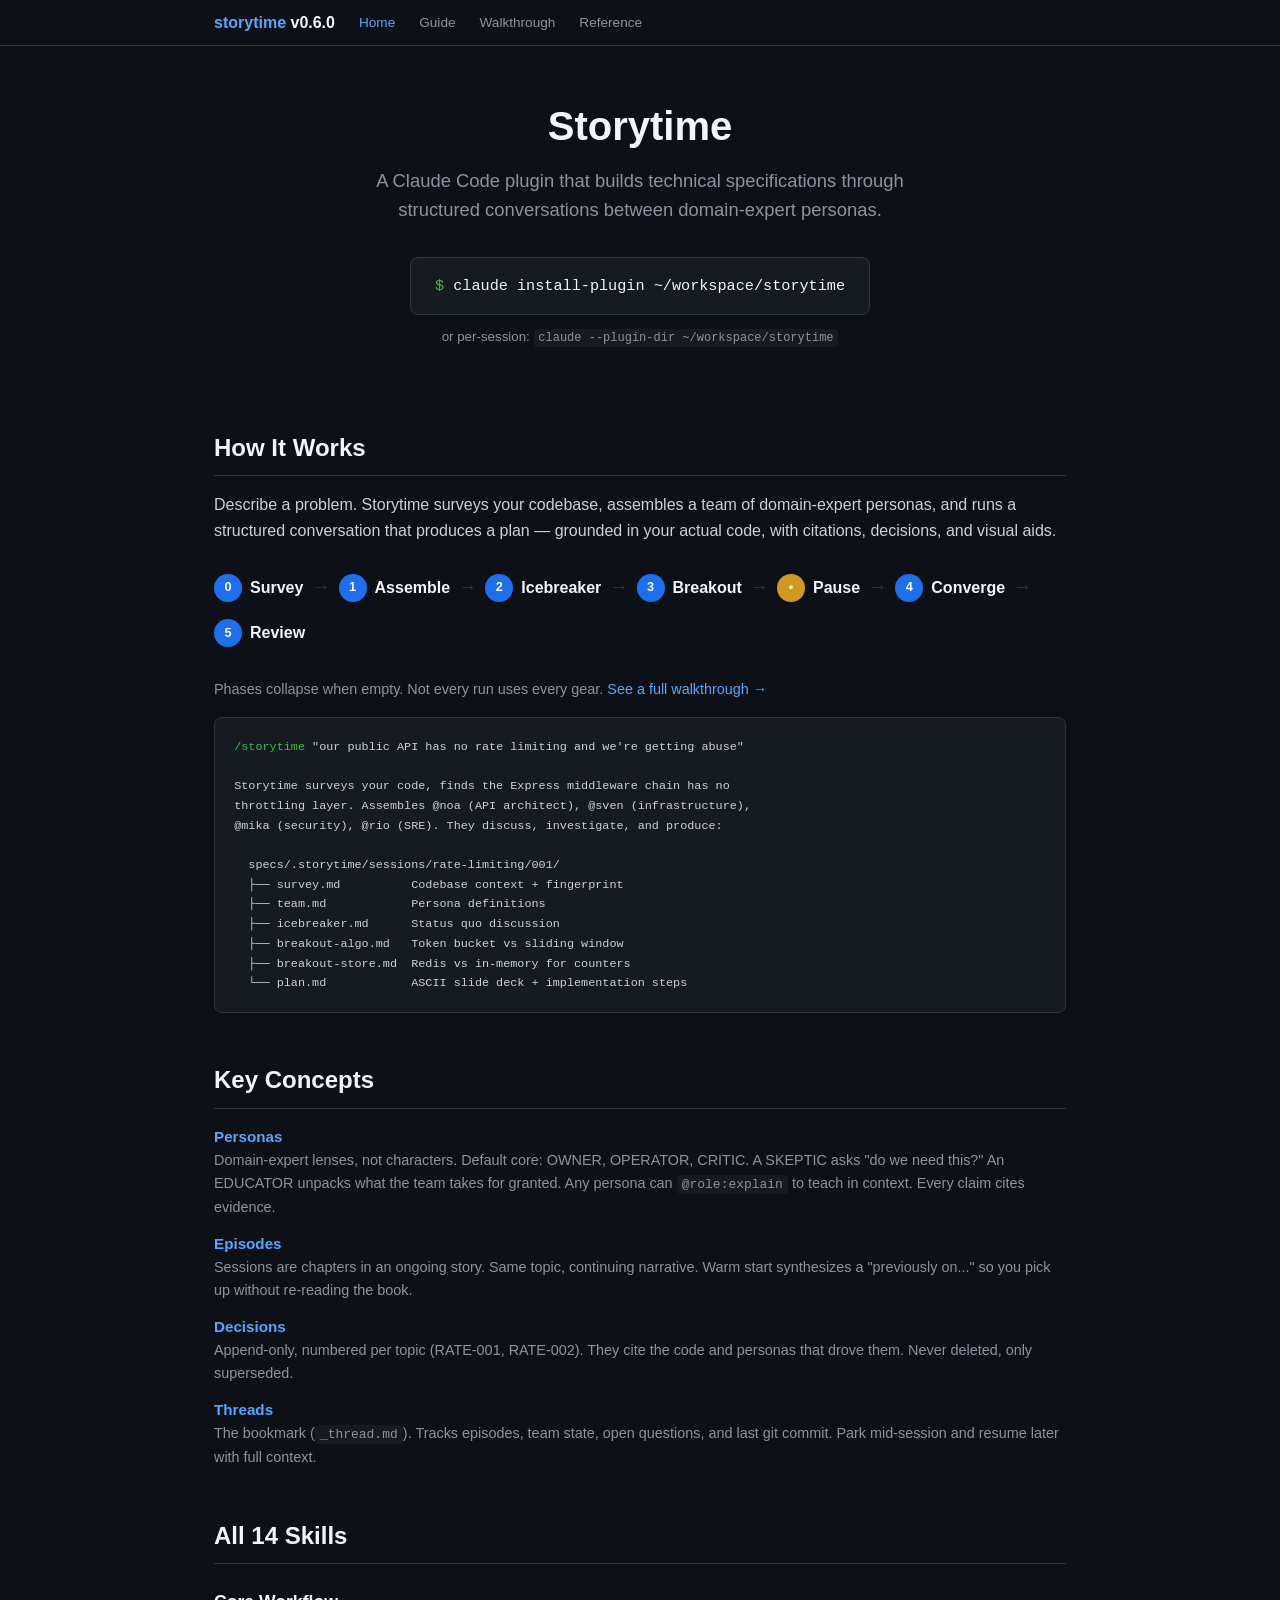
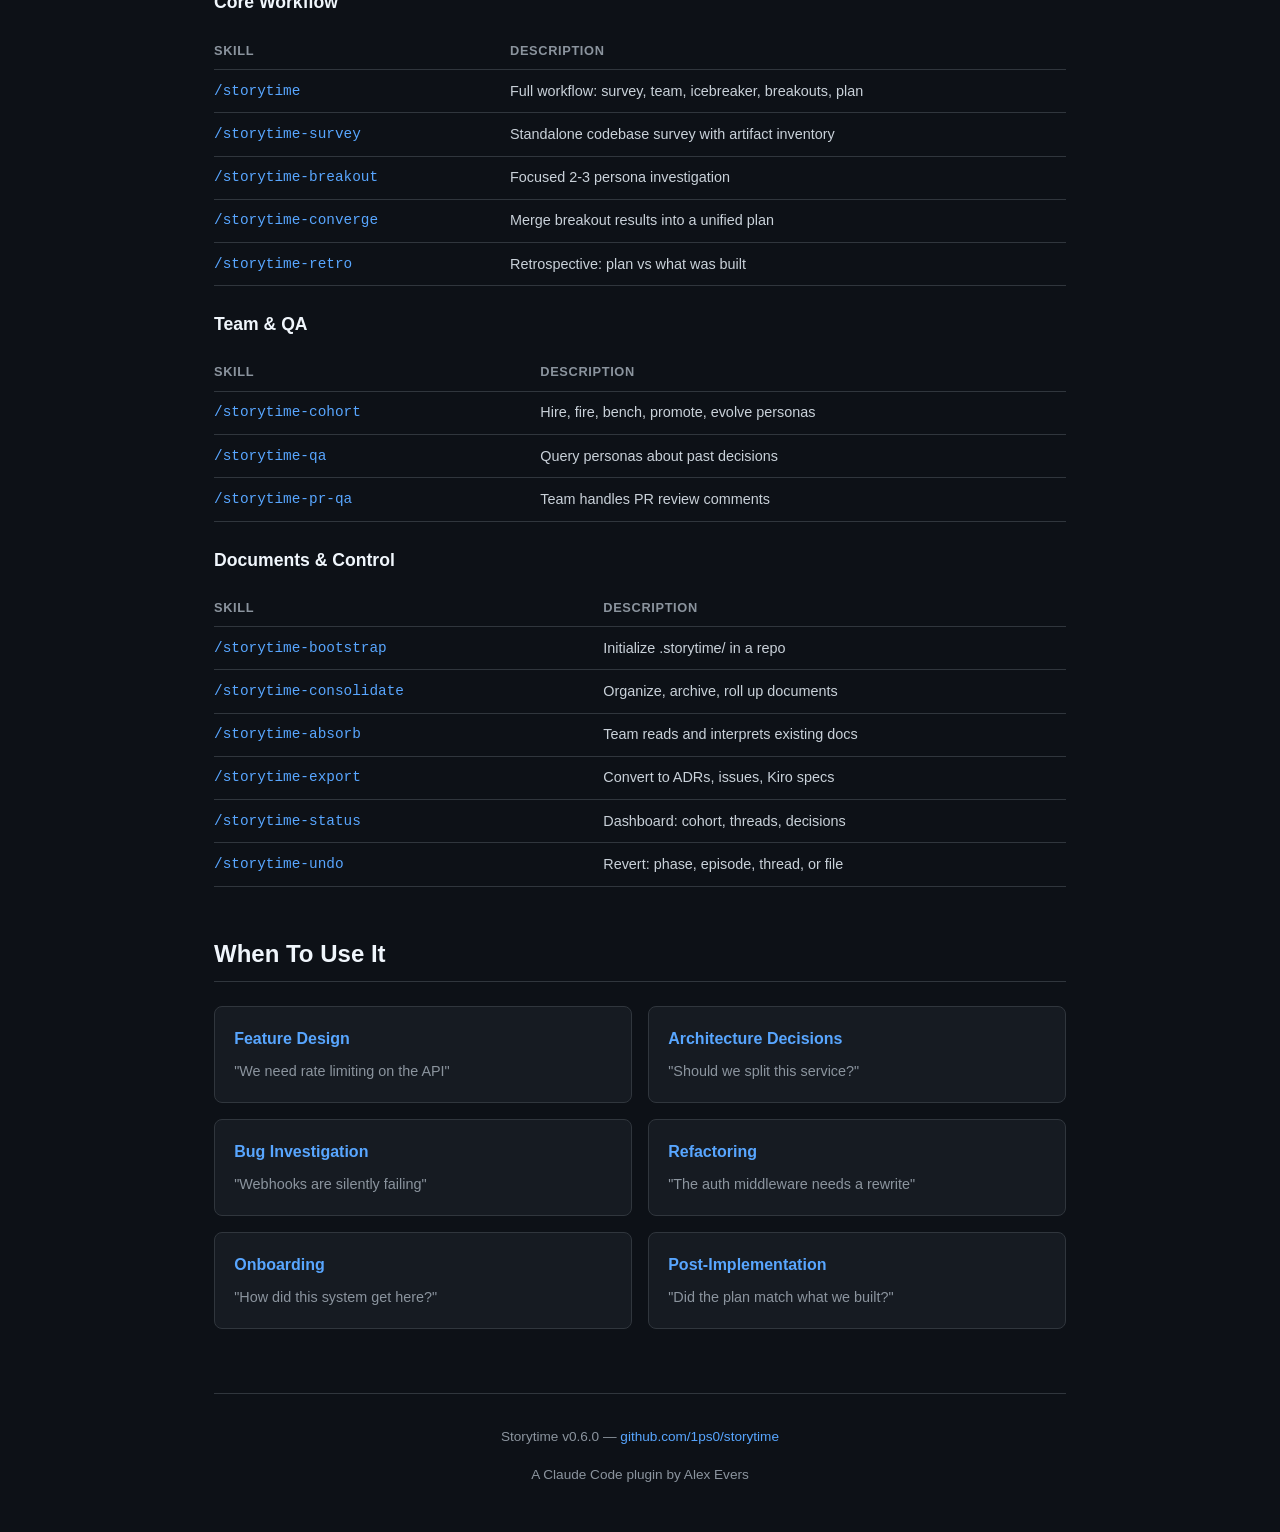
==== site/index.html @ a7219f3a "v0.6.0: explain-mode, @educator archetype, default core, echo testing New: @role:explain mode — any " ====
<!DOCTYPE html>
<html lang="en">
<head>
<meta charset="utf-8">
<meta name="viewport" content="width=device-width, initial-scale=1">
<title>Storytime — Persona-Driven Specs for Claude Code</title>
<link rel="stylesheet" href="style.css">
</head>
<body>

<nav>
  <div class="container">
        <a class="logo" href="index.html"><span>storytime</span> v0.6.0</a>
    <a href="index.html" class="active">Home</a>
    <a href="guide.html">Guide</a>
    <a href="walkthrough.html">Walkthrough</a>
    <a href="reference.html">Reference</a>
  </div>
</nav>

<div class="container">
<div class="hero">
  <h1>Storytime</h1>
  <p class="tagline">A Claude Code plugin that builds technical specifications through
  structured conversations between domain-expert personas.</p>
  <div class="install-box">
    <span class="prompt">$</span> <span class="cmd">claude install-plugin ~/workspace/storytime</span>
  </div>
  <br>
  <small style="color: var(--text-muted)">or per-session: <code>claude --plugin-dir ~/workspace/storytime</code></small>
</div>

<h2>How It Works</h2>

<p>Describe a problem. Storytime surveys your codebase, assembles a team of
domain-expert personas, and runs a structured conversation that produces a
plan &mdash; grounded in your actual code, with citations, decisions, and
visual aids.</p>

<div style="display: flex; flex-wrap: wrap; gap: 0.3rem; align-items: center; margin: 1.5rem 0;">
  <div class="phase"><span class="phase-num">0</span> <span class="phase-label">Survey</span></div>
  <span class="phase-arrow">&rarr;</span>
  <div class="phase"><span class="phase-num">1</span> <span class="phase-label">Assemble</span></div>
  <span class="phase-arrow">&rarr;</span>
  <div class="phase"><span class="phase-num">2</span> <span class="phase-label">Icebreaker</span></div>
  <span class="phase-arrow">&rarr;</span>
  <div class="phase"><span class="phase-num">3</span> <span class="phase-label">Breakout</span></div>
  <span class="phase-arrow">&rarr;</span>
  <div class="phase"><span class="phase-num" style="background: var(--orange);">&bull;</span> <span class="phase-label">Pause</span></div>
  <span class="phase-arrow">&rarr;</span>
  <div class="phase"><span class="phase-num">4</span> <span class="phase-label">Converge</span></div>
  <span class="phase-arrow">&rarr;</span>
  <div class="phase"><span class="phase-num">5</span> <span class="phase-label">Review</span></div>
</div>

<p style="color: var(--text-muted); font-size: 0.9rem;">Phases collapse when empty. Not every run uses every gear.
<a href="walkthrough.html">See a full walkthrough &rarr;</a></p>

<pre><code><span style="color: var(--green)">/storytime</span> "our public API has no rate limiting and we're getting abuse"

Storytime surveys your code, finds the Express middleware chain has no
throttling layer. Assembles @noa (API architect), @sven (infrastructure),
@mika (security), @rio (SRE). They discuss, investigate, and produce:

  specs/.storytime/sessions/rate-limiting/001/
  &#x251c;&#x2500;&#x2500; survey.md          Codebase context + fingerprint
  &#x251c;&#x2500;&#x2500; team.md            Persona definitions
  &#x251c;&#x2500;&#x2500; icebreaker.md      Status quo discussion
  &#x251c;&#x2500;&#x2500; breakout-algo.md   Token bucket vs sliding window
  &#x251c;&#x2500;&#x2500; breakout-store.md  Redis vs in-memory for counters
  &#x2514;&#x2500;&#x2500; plan.md            ASCII slide deck + implementation steps</code></pre>

<h2>Key Concepts</h2>

<dl class="concepts">
  <dt>Personas</dt>
  <dd>Domain-expert lenses, not characters. Default core: OWNER, OPERATOR, CRITIC.
  A SKEPTIC asks "do we need this?" An EDUCATOR unpacks what the team takes for granted.
  Any persona can <code>@role:explain</code> to teach in context. Every claim cites evidence.</dd>
  <dt>Episodes</dt>
  <dd>Sessions are chapters in an ongoing story. Same topic, continuing narrative.
  Warm start synthesizes a "previously on..." so you pick up without re-reading the book.</dd>
  <dt>Decisions</dt>
  <dd>Append-only, numbered per topic (RATE-001, RATE-002). They cite the code and
  personas that drove them. Never deleted, only superseded.</dd>
  <dt>Threads</dt>
  <dd>The bookmark (<code>_thread.md</code>). Tracks episodes, team state, open questions,
  and last git commit. Park mid-session and resume later with full context.</dd>
</dl>

<h2>All 14 Skills</h2>

<h3>Core Workflow</h3>
<table class="skill-table">
  <tr><th>Skill</th><th>Description</th></tr>
  <tr><td>/storytime</td><td>Full workflow: survey, team, icebreaker, breakouts, plan</td></tr>
  <tr><td>/storytime-survey</td><td>Standalone codebase survey with artifact inventory</td></tr>
  <tr><td>/storytime-breakout</td><td>Focused 2-3 persona investigation</td></tr>
  <tr><td>/storytime-converge</td><td>Merge breakout results into a unified plan</td></tr>
  <tr><td>/storytime-retro</td><td>Retrospective: plan vs what was built</td></tr>
</table>

<h3>Team &amp; QA</h3>
<table class="skill-table">
  <tr><th>Skill</th><th>Description</th></tr>
  <tr><td>/storytime-cohort</td><td>Hire, fire, bench, promote, evolve personas</td></tr>
  <tr><td>/storytime-qa</td><td>Query personas about past decisions</td></tr>
  <tr><td>/storytime-pr-qa</td><td>Team handles PR review comments</td></tr>
</table>

<h3>Documents &amp; Control</h3>
<table class="skill-table">
  <tr><th>Skill</th><th>Description</th></tr>
  <tr><td>/storytime-bootstrap</td><td>Initialize .storytime/ in a repo</td></tr>
  <tr><td>/storytime-consolidate</td><td>Organize, archive, roll up documents</td></tr>
  <tr><td>/storytime-absorb</td><td>Team reads and interprets existing docs</td></tr>
  <tr><td>/storytime-export</td><td>Convert to ADRs, issues, Kiro specs</td></tr>
  <tr><td>/storytime-status</td><td>Dashboard: cohort, threads, decisions</td></tr>
  <tr><td>/storytime-undo</td><td>Revert: phase, episode, thread, or file</td></tr>
</table>

<h2>When To Use It</h2>

<div class="grid">
  <div class="card"><h3>Feature Design</h3><p>"We need rate limiting on the API"</p></div>
  <div class="card"><h3>Architecture Decisions</h3><p>"Should we split this service?"</p></div>
  <div class="card"><h3>Bug Investigation</h3><p>"Webhooks are silently failing"</p></div>
  <div class="card"><h3>Refactoring</h3><p>"The auth middleware needs a rewrite"</p></div>
  <div class="card"><h3>Onboarding</h3><p>"How did this system get here?"</p></div>
  <div class="card"><h3>Post-Implementation</h3><p>"Did the plan match what we built?"</p></div>
</div>
</div>

<div class="container">
<div class="footer">
  <p>Storytime v0.6.0 &mdash; <a href="https://github.com/1ps0/storytime">github.com/1ps0/storytime</a></p>
  <p style="margin-top: 0.5rem">A Claude Code plugin by Alex Evers</p>
</div>
</div>

</body>
</html>
---- site/style.css ----
:root {
  --bg: #0d1117;
  --surface: #161b22;
  --border: #30363d;
  --text: #c9d1d9;
  --text-muted: #8b949e;
  --heading: #f0f6fc;
  --accent: #58a6ff;
  --accent-dim: #1f6feb;
  --green: #3fb950;
  --orange: #d29922;
  --red: #f85149;
  --purple: #bc8cff;
  --mono: 'SF Mono', 'Cascadia Code', 'Fira Code', 'JetBrains Mono', monospace;
  --sans: -apple-system, BlinkMacSystemFont, 'Segoe UI', Helvetica, Arial, sans-serif;
}
* { margin: 0; padding: 0; box-sizing: border-box; }
body { font-family: var(--sans); background: var(--bg); color: var(--text); line-height: 1.6; }
.container { max-width: 900px; margin: 0 auto; padding: 0 1.5rem; }
h1, h2, h3, h4 { color: var(--heading); font-weight: 600; }
h1 { font-size: 2.5rem; margin-bottom: 0.5rem; }
h2 { font-size: 1.5rem; margin-top: 3rem; margin-bottom: 1rem; border-bottom: 1px solid var(--border); padding-bottom: 0.5rem; }
h3 { font-size: 1.1rem; margin-top: 1.5rem; margin-bottom: 0.5rem; }
h4 { font-size: 0.95rem; margin-top: 1.2rem; margin-bottom: 0.4rem; color: var(--accent); }
p { margin-bottom: 1rem; }
a { color: var(--accent); text-decoration: none; }
a:hover { text-decoration: underline; }
code { font-family: var(--mono); background: var(--surface); padding: 0.15em 0.4em; border-radius: 4px; font-size: 0.9em; }
pre { font-family: var(--mono); background: var(--surface); border: 1px solid var(--border); border-radius: 8px; padding: 1.2rem; overflow-x: auto; font-size: 0.82rem; line-height: 1.5; margin-bottom: 1.5rem; }
pre code { background: none; padding: 0; }
strong { color: var(--heading); }
ul, ol { padding-left: 1.5rem; margin-bottom: 1rem; }
li { margin-bottom: 0.3rem; }
/* Nav */
nav { position: sticky; top: 0; background: var(--bg); border-bottom: 1px solid var(--border); z-index: 100; padding: 0.6rem 0; }
nav .container { display: flex; align-items: center; gap: 1.5rem; flex-wrap: wrap; }
nav .logo { font-weight: 700; color: var(--heading); font-size: 1rem; white-space: nowrap; text-decoration: none; }
nav .logo span { color: var(--accent); }
nav a { color: var(--text-muted); font-size: 0.85rem; }
nav a:hover { color: var(--heading); text-decoration: none; }
nav a.active { color: var(--accent); }
/* Hero */
.hero { text-align: center; padding: 3rem 0 2rem; }
.hero .version { display: inline-block; background: var(--accent-dim); color: var(--heading); padding: 0.2em 0.7em; border-radius: 12px; font-size: 0.8rem; font-family: var(--mono); margin-bottom: 1rem; }
.hero .tagline { color: var(--text-muted); font-size: 1.15rem; max-width: 600px; margin: 0.5rem auto 2rem; }
.install-box { background: var(--surface); border: 1px solid var(--border); border-radius: 8px; padding: 1rem 1.5rem; display: inline-block; font-family: var(--mono); font-size: 0.95rem; margin-bottom: 0.5rem; }
.install-box .prompt { color: var(--green); }
.install-box .cmd { color: var(--heading); }
/* Grid, Card */
.grid { display: grid; grid-template-columns: 1fr 1fr; gap: 1rem; margin: 1.5rem 0; }
@media (max-width: 600px) { .grid { grid-template-columns: 1fr; } }
.card { background: var(--surface); border: 1px solid var(--border); border-radius: 8px; padding: 1.2rem; }
.card h3 { margin-top: 0; color: var(--accent); font-size: 1rem; }
.card p { color: var(--text-muted); font-size: 0.9rem; margin-bottom: 0; }
/* Skill table */
.skill-table { width: 100%; border-collapse: collapse; margin: 1rem 0; }
.skill-table th { text-align: left; color: var(--text-muted); font-size: 0.8rem; text-transform: uppercase; letter-spacing: 0.05em; padding: 0.5rem 0; border-bottom: 1px solid var(--border); }
.skill-table td { padding: 0.6rem 0; border-bottom: 1px solid var(--border); font-size: 0.9rem; }
.skill-table td:first-child { font-family: var(--mono); color: var(--accent); white-space: nowrap; padding-right: 1.5rem; }
/* Phase pipeline */
.phase { display: flex; align-items: center; gap: 0.5rem; padding: 0.4rem 0; }
.phase-num { background: var(--accent-dim); color: var(--heading); width: 28px; height: 28px; border-radius: 50%; display: flex; align-items: center; justify-content: center; font-size: 0.8rem; font-weight: 600; flex-shrink: 0; }
.phase-label { font-weight: 600; color: var(--heading); }
.phase-arrow { color: var(--border); font-size: 1.2rem; margin: 0 0.2rem; }
/* Compare grid */
.compare-grid { display: grid; grid-template-columns: 1fr 1fr; gap: 1.5rem; margin: 1rem 0; }
@media (max-width: 600px) { .compare-grid { grid-template-columns: 1fr; } }
.compare-item h3 { color: var(--text-muted); font-size: 0.9rem; margin-bottom: 0.3rem; }
.compare-item p { font-size: 0.9rem; }
/* Concepts */
.concepts dt { color: var(--accent); font-weight: 600; font-size: 0.95rem; margin-top: 0.8rem; }
.concepts dd { color: var(--text-muted); margin-left: 0; margin-bottom: 0.5rem; font-size: 0.9rem; }
/* Walkthrough */
.wt-phase { border-left: 3px solid var(--accent-dim); padding-left: 1.2rem; margin: 1.5rem 0; }
.wt-phase.pause { border-left-color: var(--orange); }
.wt-label { font-family: var(--mono); font-size: 0.75rem; color: var(--accent); text-transform: uppercase; letter-spacing: 0.08em; margin-bottom: 0.3rem; }
.wt-phase.pause .wt-label { color: var(--orange); }
.wt-persona { color: var(--purple); font-weight: 600; }
.wt-user { color: var(--green); font-weight: 600; }
.wt-muted { color: var(--text-muted); }
/* Complexity table */
.ciu-table { width: 100%; border-collapse: collapse; margin: 1rem 0; font-size: 0.9rem; }
.ciu-table th { text-align: left; color: var(--text-muted); font-size: 0.8rem; padding: 0.4rem 0.8rem 0.4rem 0; border-bottom: 1px solid var(--border); }
.ciu-table td { padding: 0.4rem 0.8rem 0.4rem 0; border-bottom: 1px solid var(--border); }
.ciu-table td:first-child { font-family: var(--mono); color: var(--accent); }
/* Footer */
.footer { margin-top: 4rem; padding: 2rem 0; border-top: 1px solid var(--border); color: var(--text-muted); font-size: 0.85rem; text-align: center; }
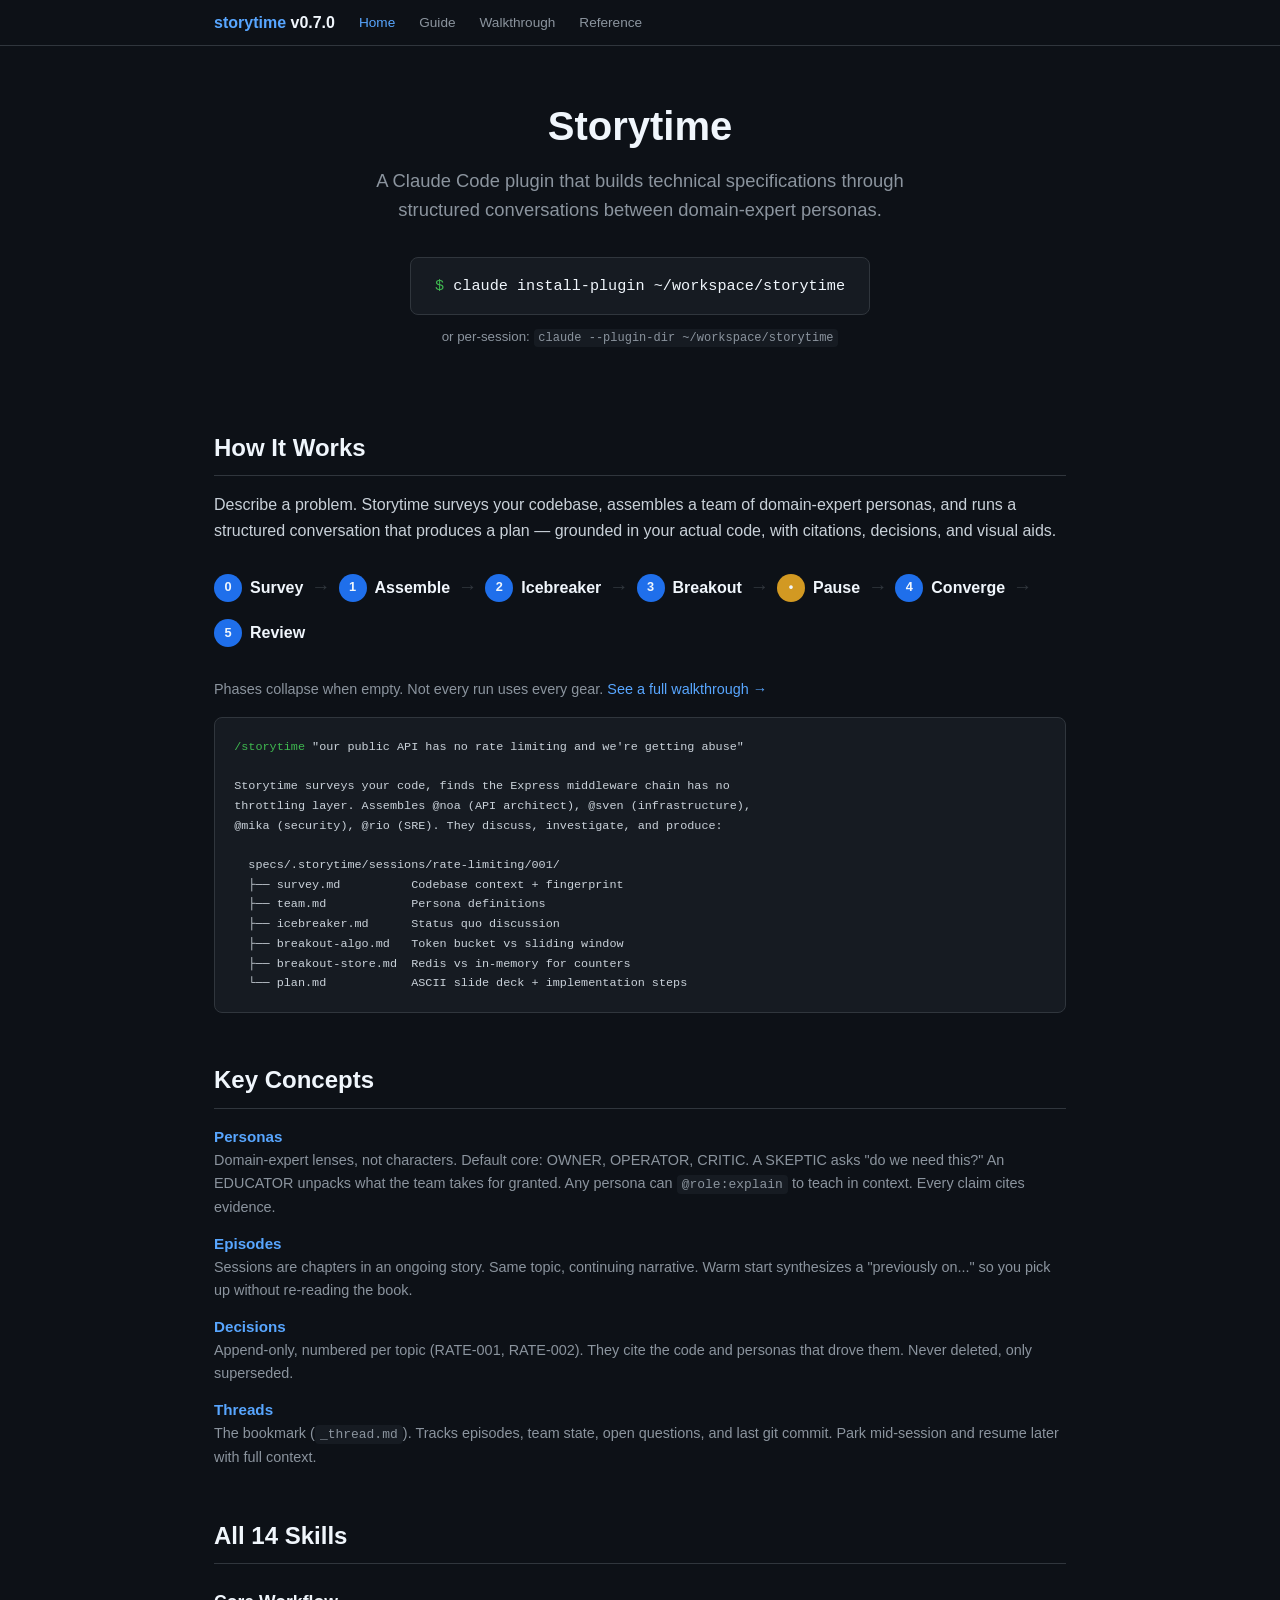
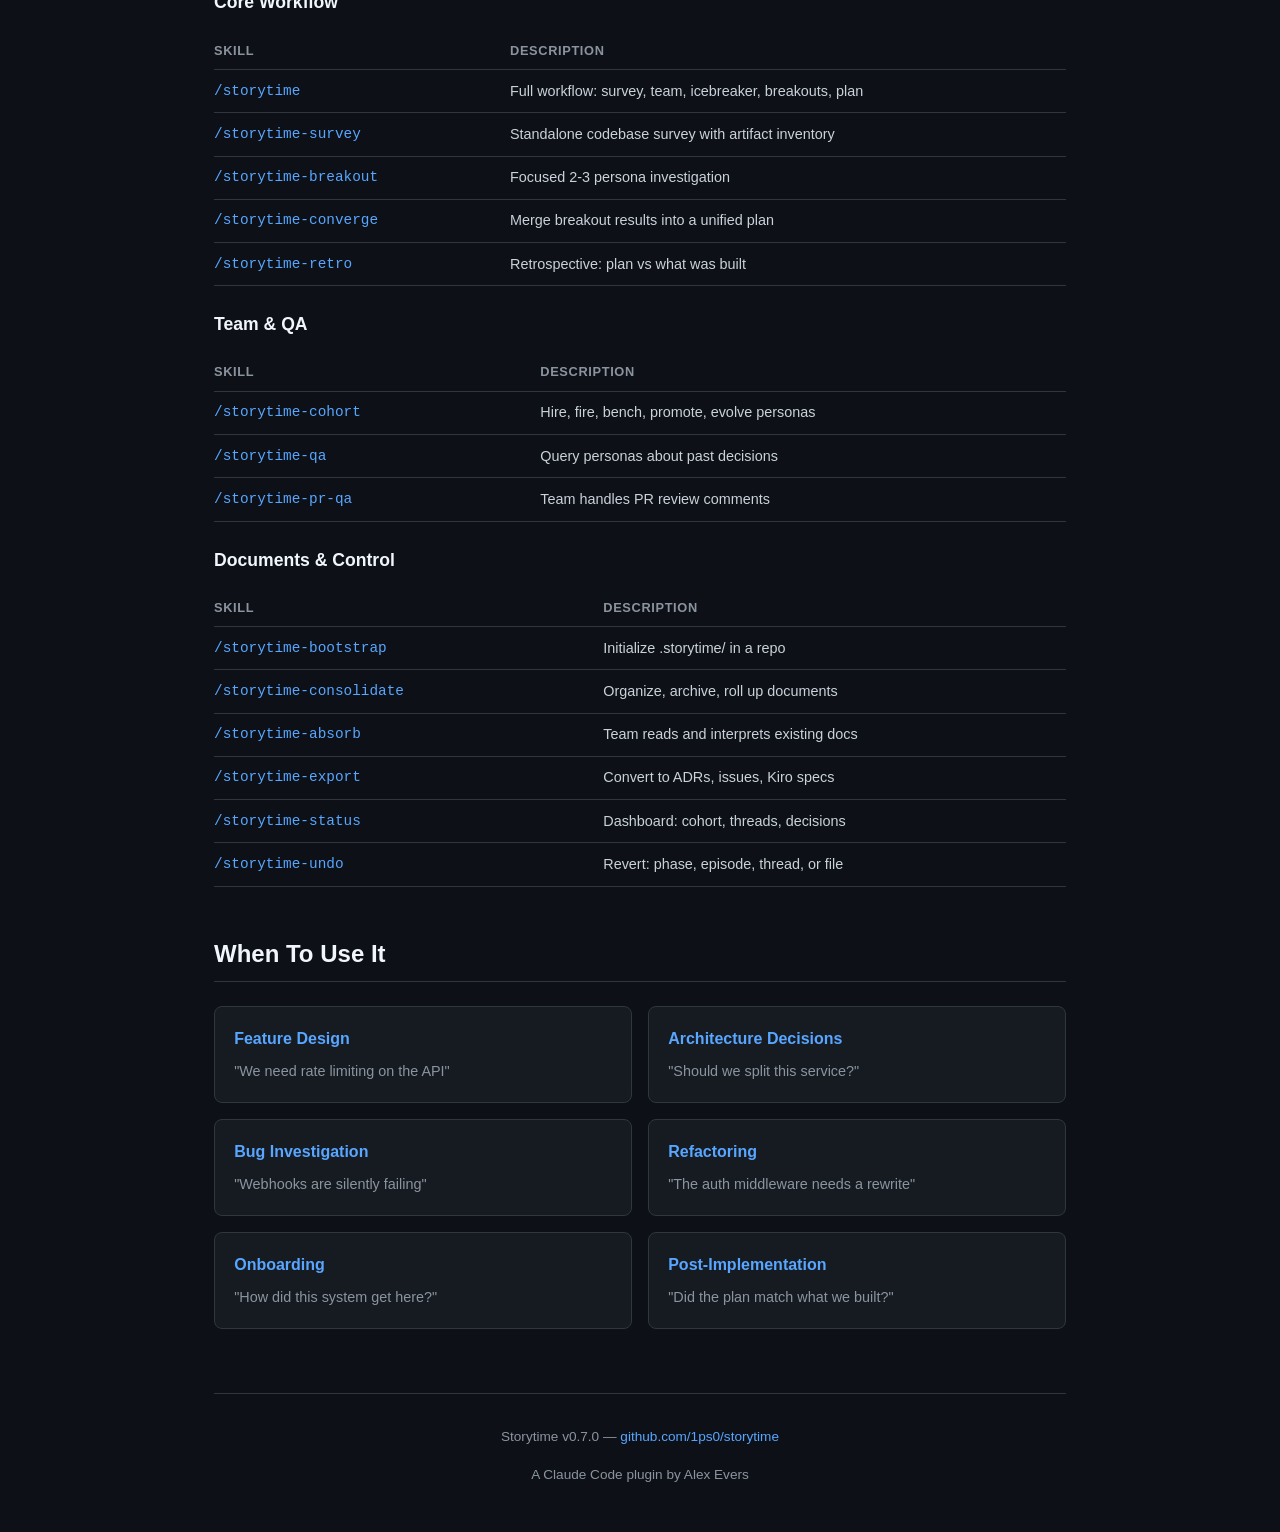
==== commit 79da07e1: "v0.7.0" ====
--- a/site/index.html
+++ b/site/index.html
@@ -10,7 +10,7 @@
 
 <nav>
   <div class="container">
-        <a class="logo" href="index.html"><span>storytime</span> v0.6.0</a>
+        <a class="logo" href="index.html"><span>storytime</span> v0.7.0</a>
     <a href="index.html" class="active">Home</a>
     <a href="guide.html">Guide</a>
     <a href="walkthrough.html">Walkthrough</a>
@@ -133,7 +133,7 @@
 
 <div class="container">
 <div class="footer">
-  <p>Storytime v0.6.0 &mdash; <a href="https://github.com/1ps0/storytime">github.com/1ps0/storytime</a></p>
+  <p>Storytime v0.7.0 &mdash; <a href="https://github.com/1ps0/storytime">github.com/1ps0/storytime</a></p>
   <p style="margin-top: 0.5rem">A Claude Code plugin by Alex Evers</p>
 </div>
 </div>
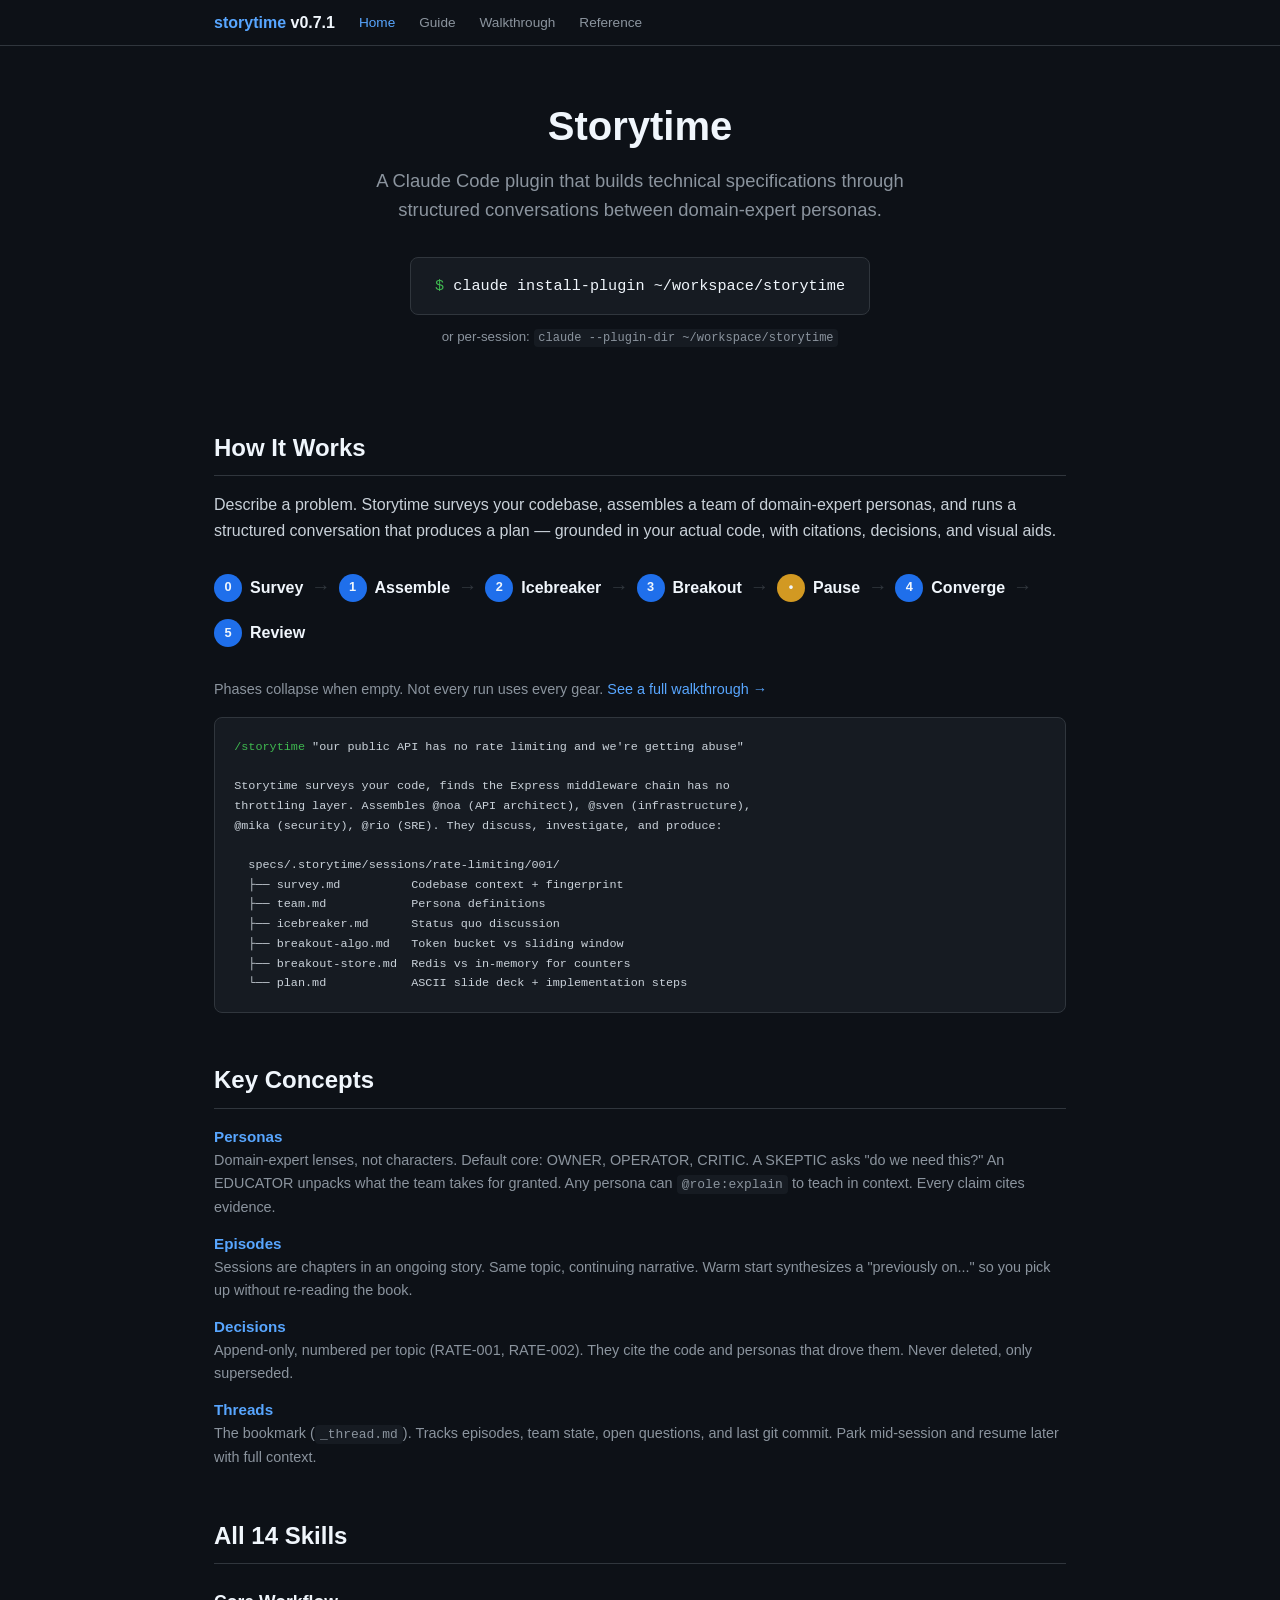
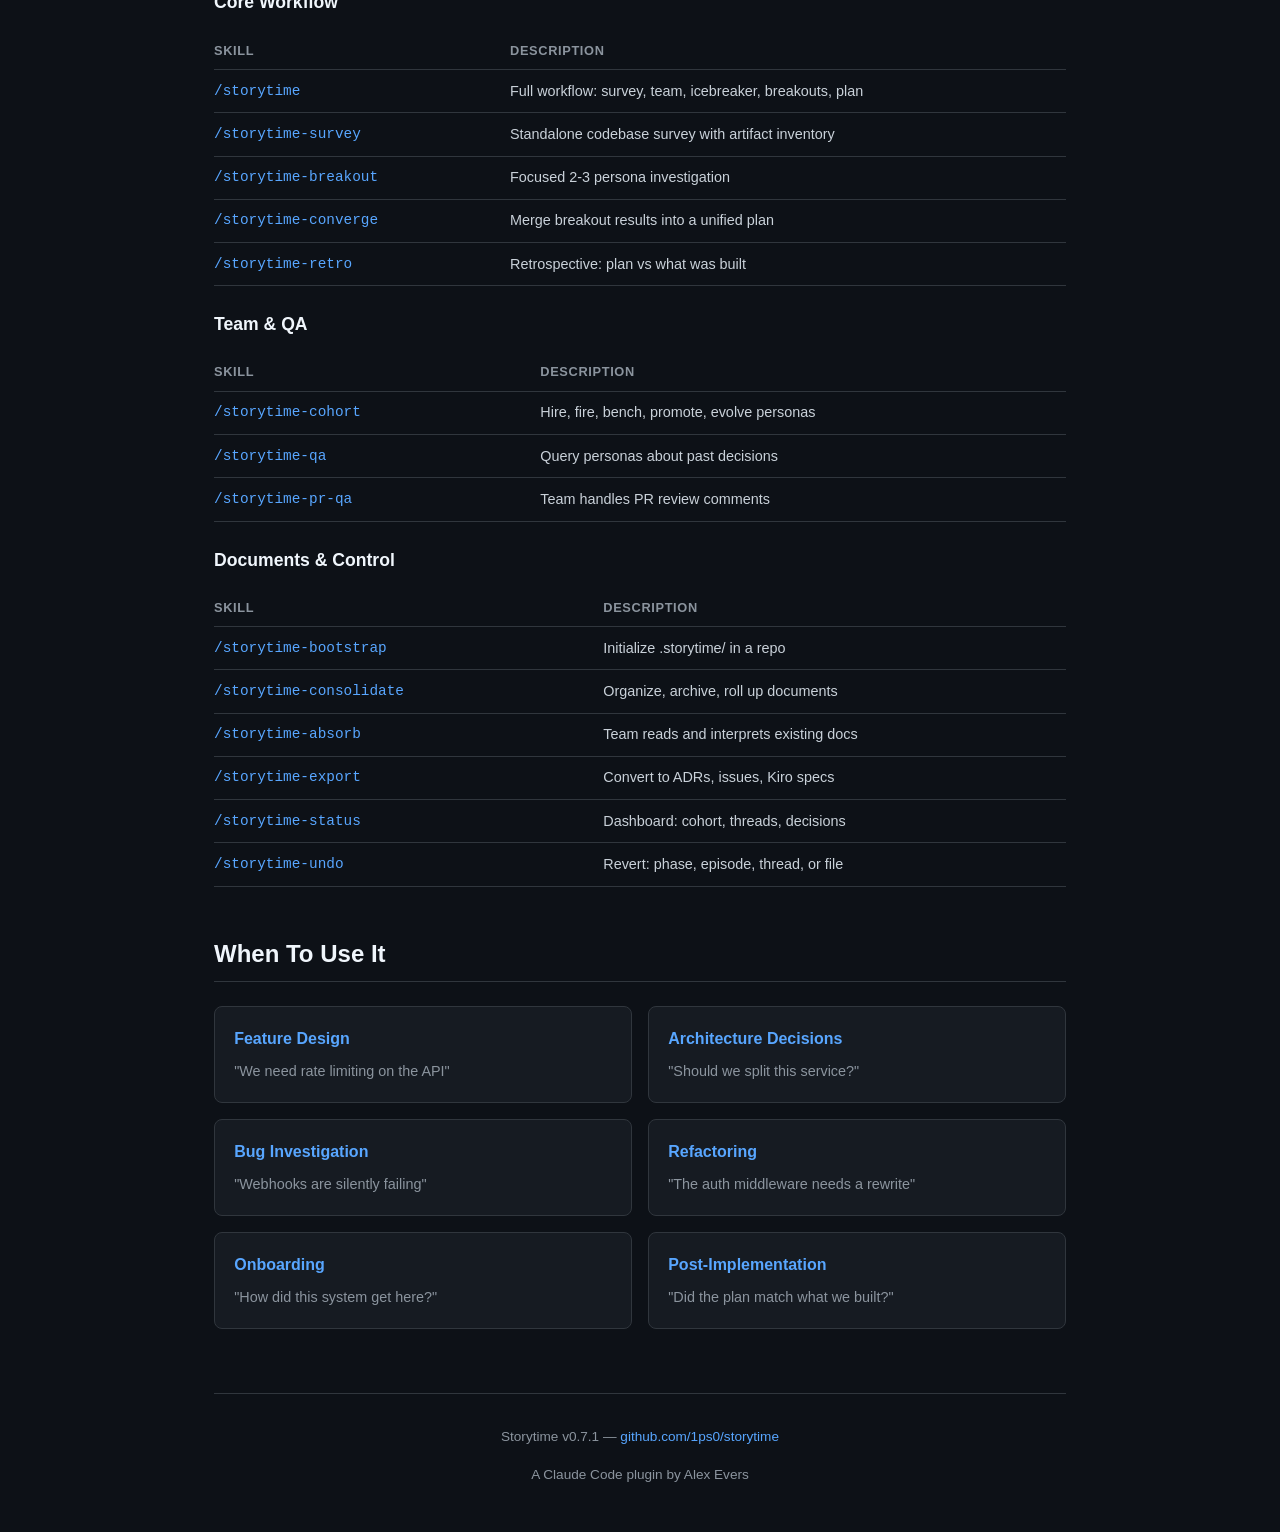
==== commit 8ee24664: "v0.7.1" ====
--- a/site/index.html
+++ b/site/index.html
@@ -10,7 +10,7 @@
 
 <nav>
   <div class="container">
-        <a class="logo" href="index.html"><span>storytime</span> v0.7.0</a>
+        <a class="logo" href="index.html"><span>storytime</span> v0.7.1</a>
     <a href="index.html" class="active">Home</a>
     <a href="guide.html">Guide</a>
     <a href="walkthrough.html">Walkthrough</a>
@@ -133,7 +133,7 @@
 
 <div class="container">
 <div class="footer">
-  <p>Storytime v0.7.0 &mdash; <a href="https://github.com/1ps0/storytime">github.com/1ps0/storytime</a></p>
+  <p>Storytime v0.7.1 &mdash; <a href="https://github.com/1ps0/storytime">github.com/1ps0/storytime</a></p>
   <p style="margin-top: 0.5rem">A Claude Code plugin by Alex Evers</p>
 </div>
 </div>
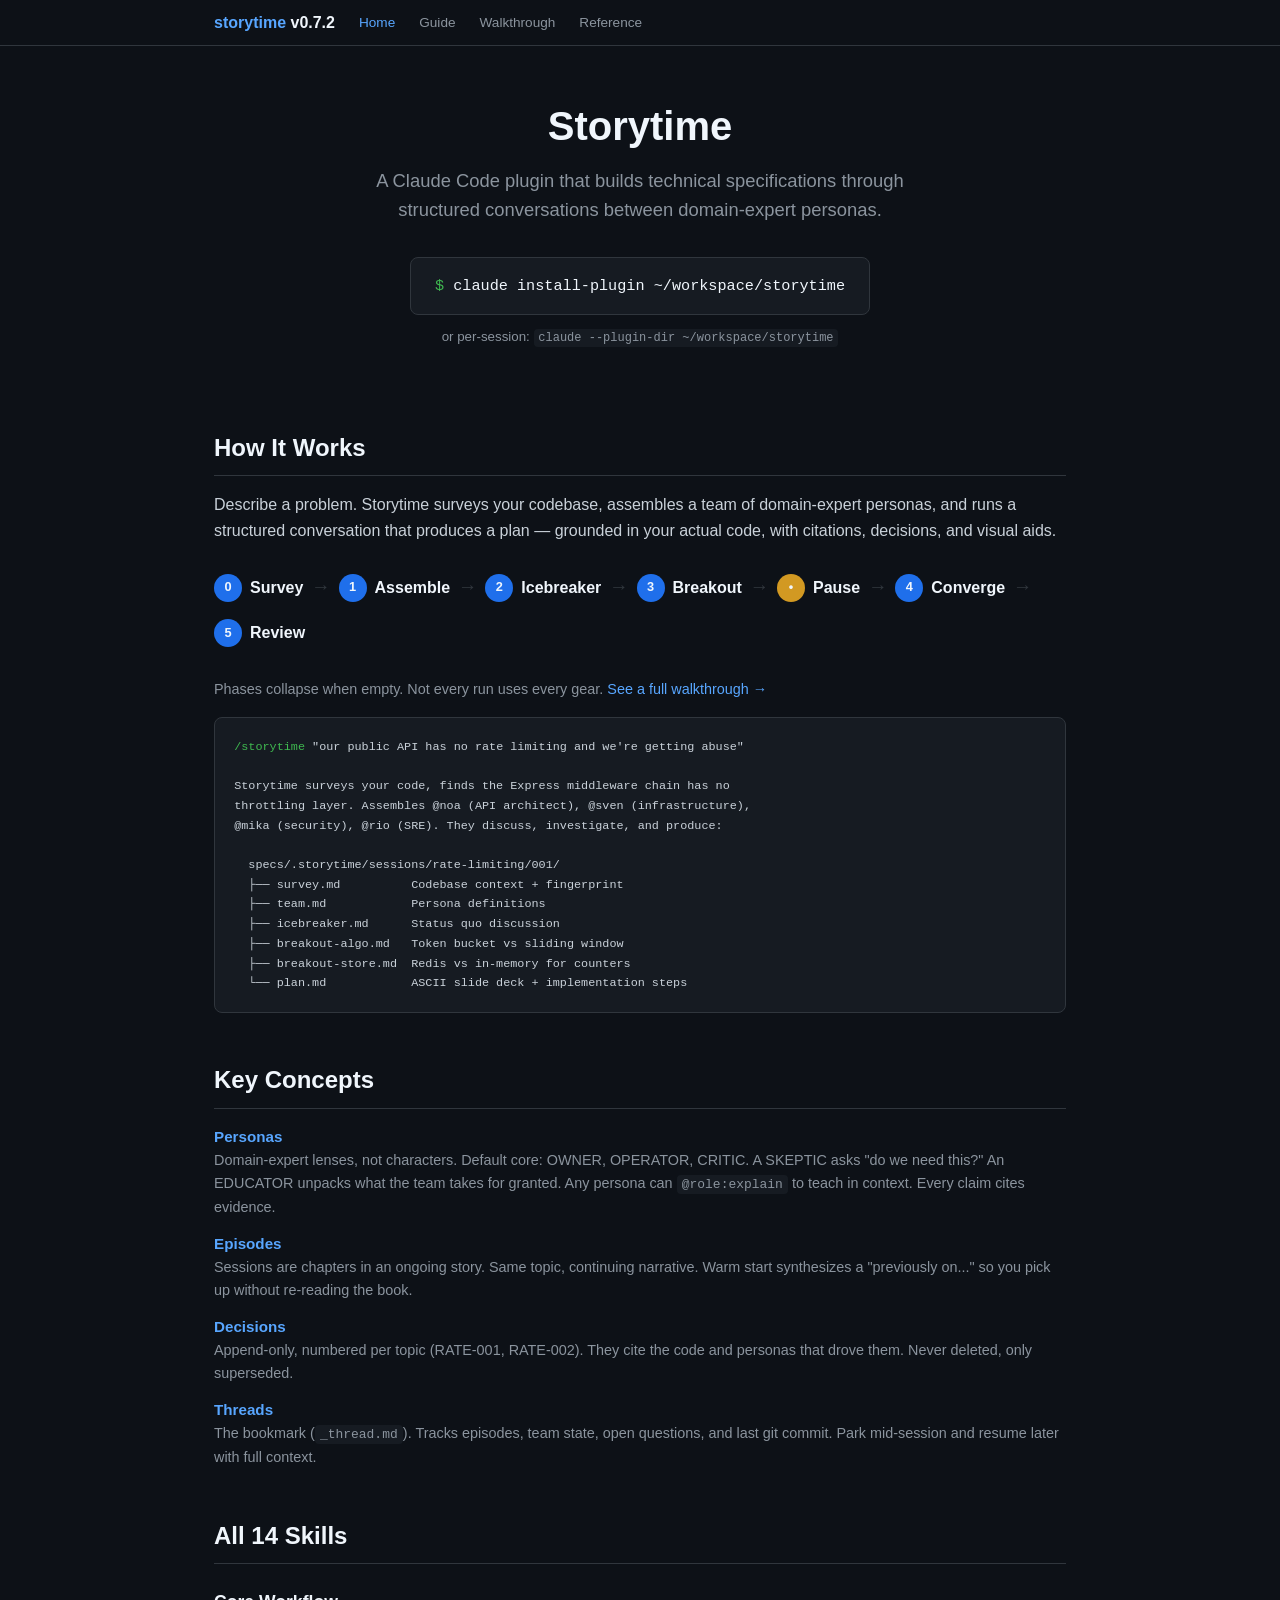
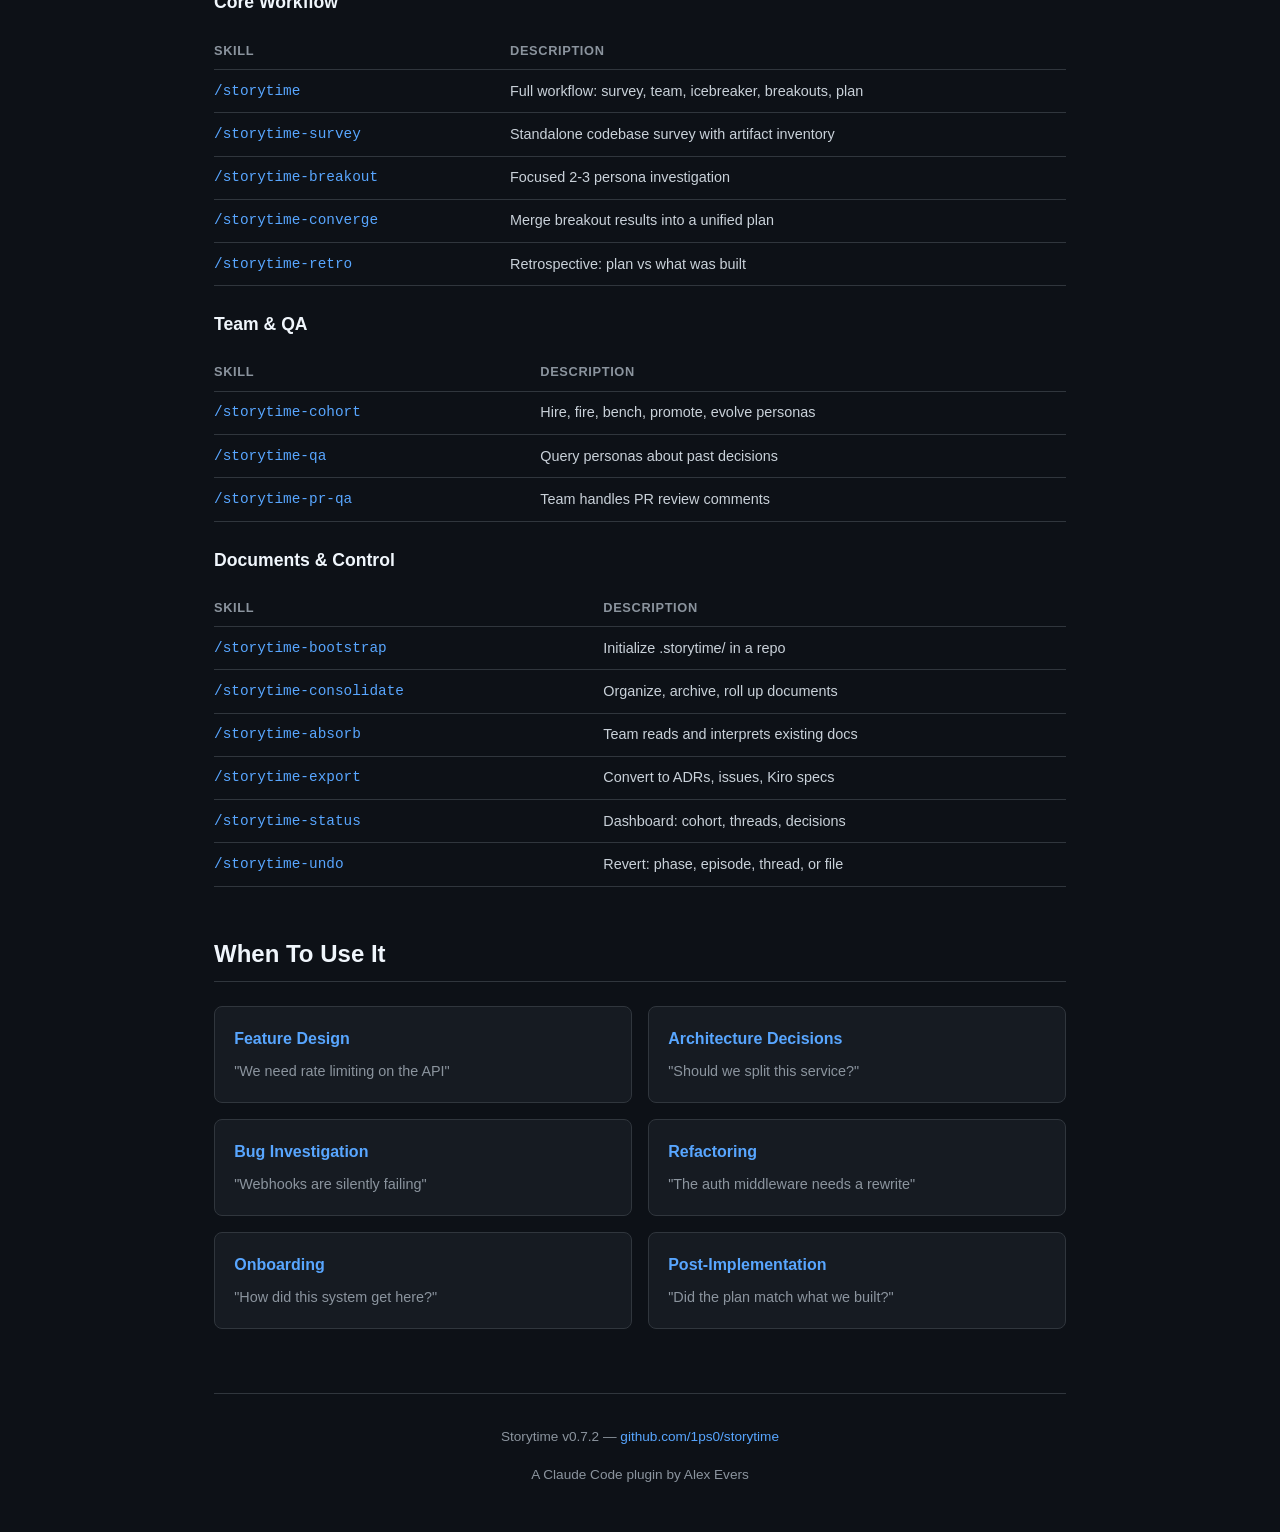
==== commit c28482cb: "v0.7.2: non-human codenames, project-appropriate size, driving persona Three new rules:  - Personas " ====
--- a/site/index.html
+++ b/site/index.html
@@ -10,7 +10,7 @@
 
 <nav>
   <div class="container">
-        <a class="logo" href="index.html"><span>storytime</span> v0.7.1</a>
+        <a class="logo" href="index.html"><span>storytime</span> v0.7.2</a>
     <a href="index.html" class="active">Home</a>
     <a href="guide.html">Guide</a>
     <a href="walkthrough.html">Walkthrough</a>
@@ -133,7 +133,7 @@
 
 <div class="container">
 <div class="footer">
-  <p>Storytime v0.7.1 &mdash; <a href="https://github.com/1ps0/storytime">github.com/1ps0/storytime</a></p>
+  <p>Storytime v0.7.2 &mdash; <a href="https://github.com/1ps0/storytime">github.com/1ps0/storytime</a></p>
   <p style="margin-top: 0.5rem">A Claude Code plugin by Alex Evers</p>
 </div>
 </div>
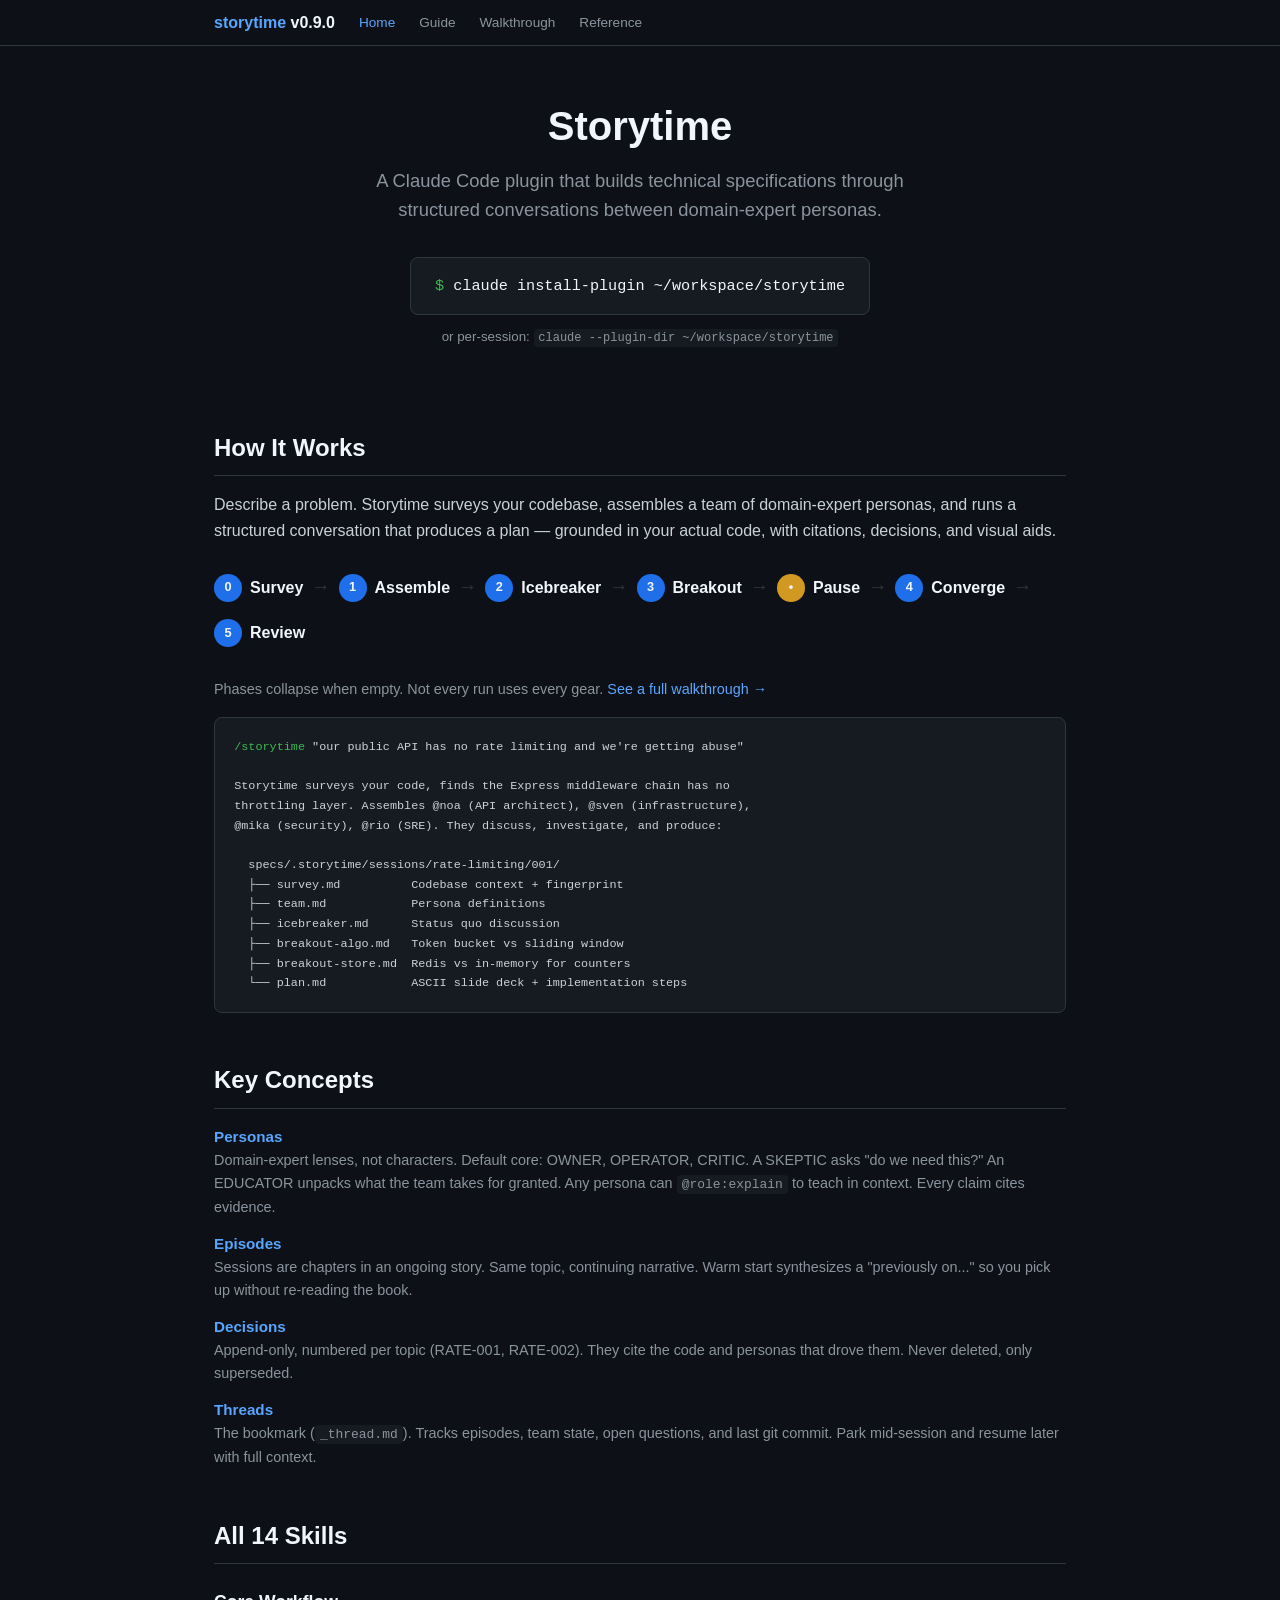
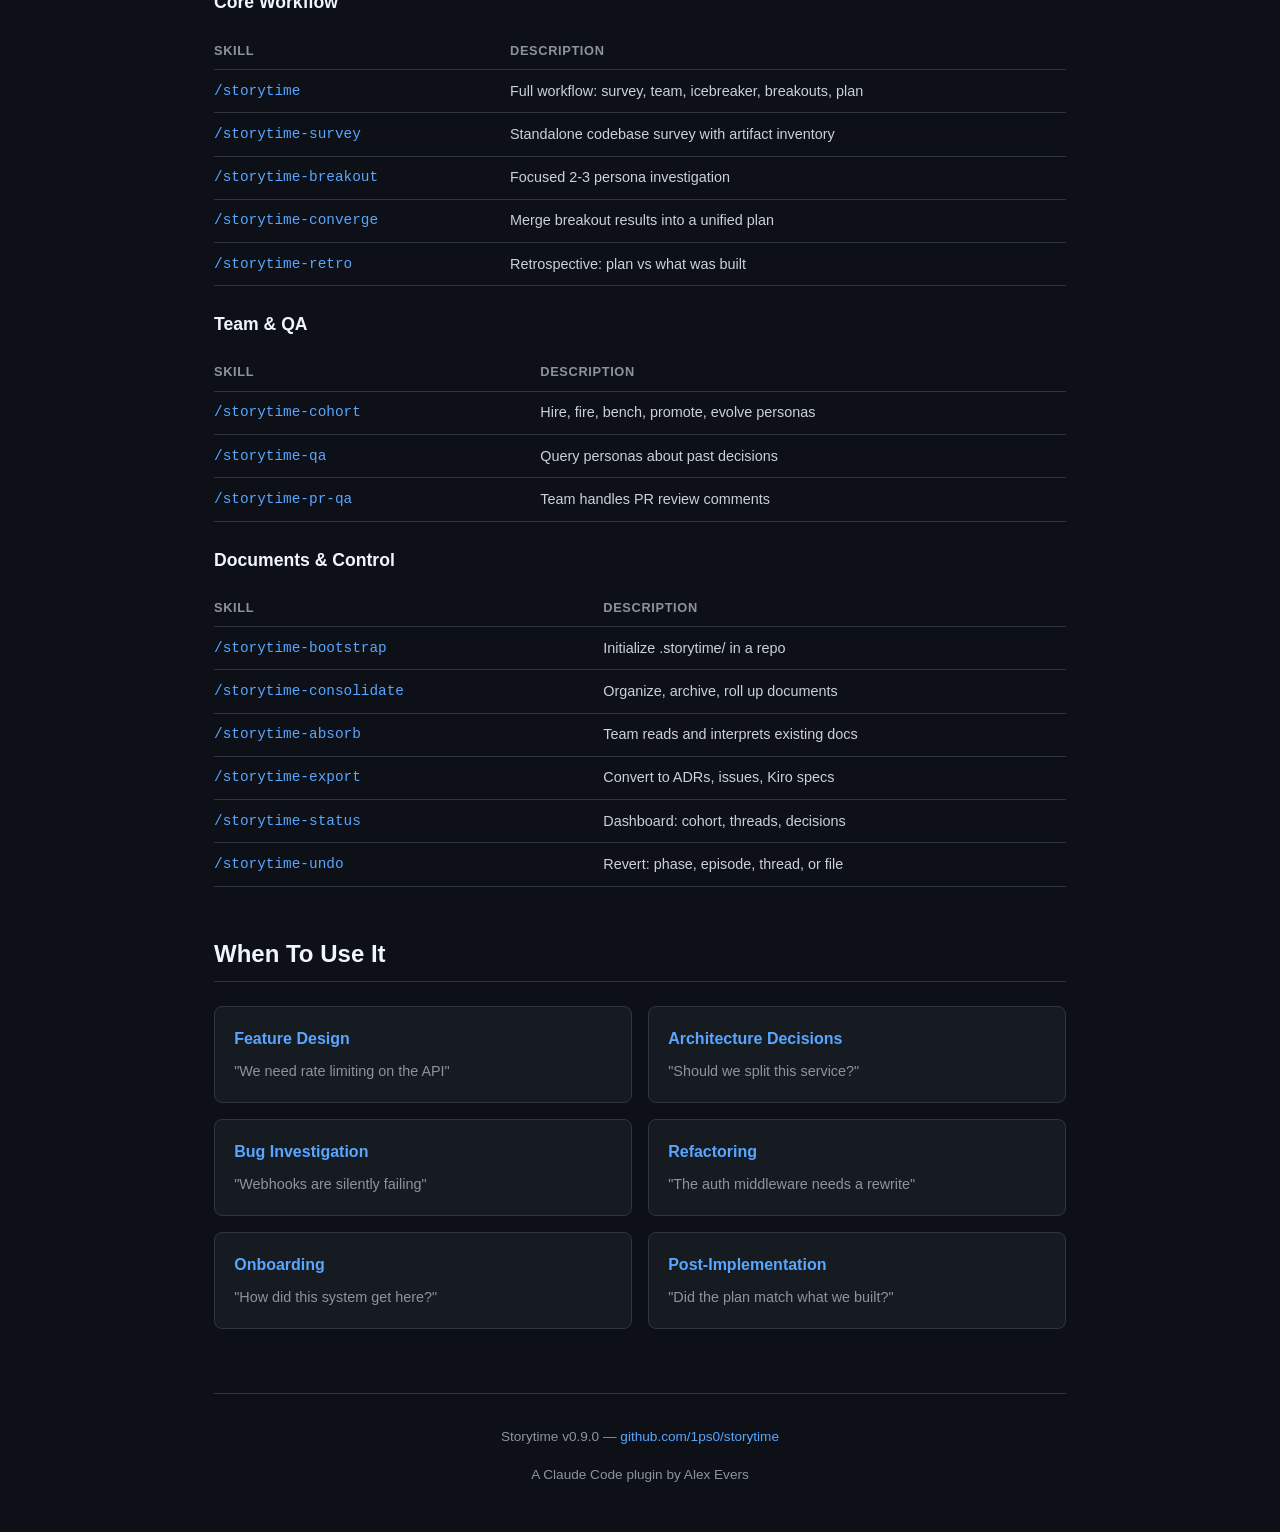
==== commit 6db1f92b: "v0.9.0: lint, staleness detection, compaction, driver gates, automation, schema versioning, evaluati" ====
--- a/site/index.html
+++ b/site/index.html
@@ -10,7 +10,7 @@
 
 <nav>
   <div class="container">
-        <a class="logo" href="index.html"><span>storytime</span> v0.7.2</a>
+        <a class="logo" href="index.html"><span>storytime</span> v0.9.0</a>
     <a href="index.html" class="active">Home</a>
     <a href="guide.html">Guide</a>
     <a href="walkthrough.html">Walkthrough</a>
@@ -133,7 +133,7 @@
 
 <div class="container">
 <div class="footer">
-  <p>Storytime v0.7.2 &mdash; <a href="https://github.com/1ps0/storytime">github.com/1ps0/storytime</a></p>
+  <p>Storytime v0.9.0 &mdash; <a href="https://github.com/1ps0/storytime">github.com/1ps0/storytime</a></p>
   <p style="margin-top: 0.5rem">A Claude Code plugin by Alex Evers</p>
 </div>
 </div>
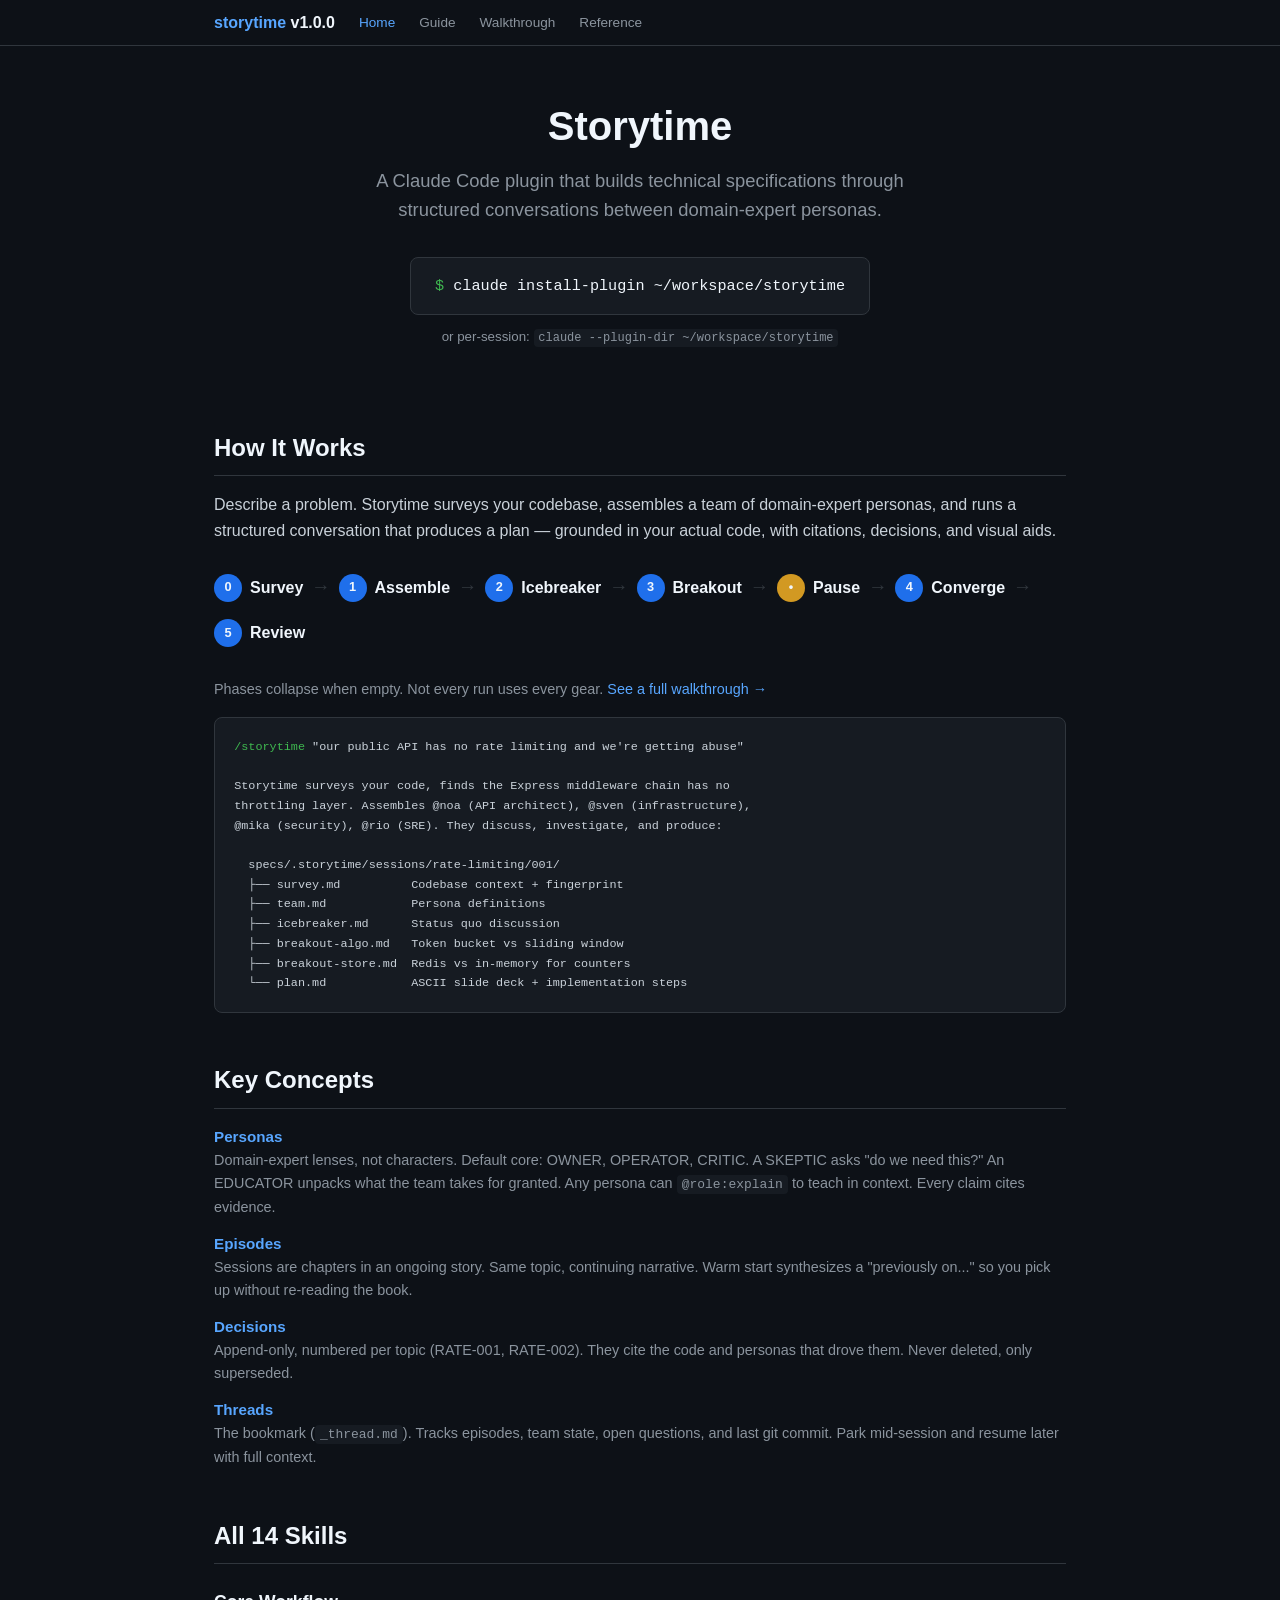
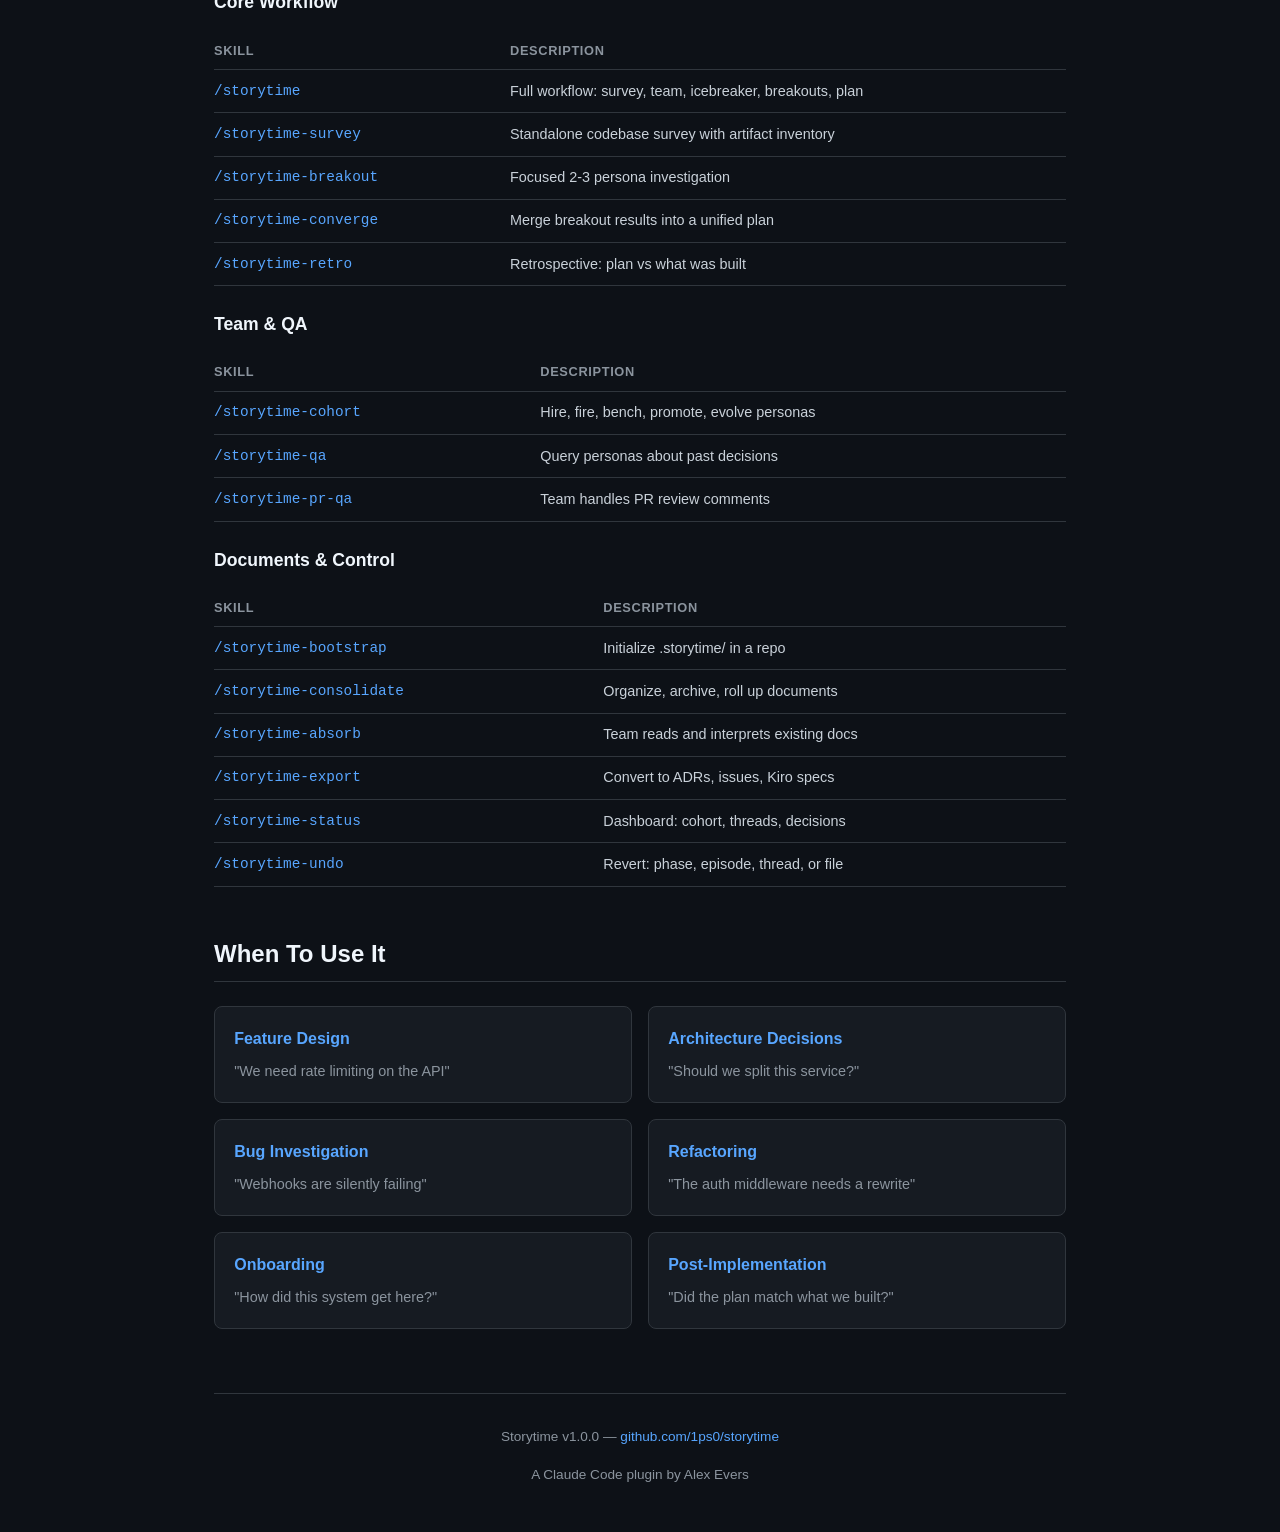
==== commit 726a4394: "v1.0.0 — Consolidation as the primary loop Storytime is a continuity system for LLM–harness collabor" ====
--- a/site/index.html
+++ b/site/index.html
@@ -10,7 +10,7 @@
 
 <nav>
   <div class="container">
-        <a class="logo" href="index.html"><span>storytime</span> v0.9.0</a>
+        <a class="logo" href="index.html"><span>storytime</span> v1.0.0</a>
     <a href="index.html" class="active">Home</a>
     <a href="guide.html">Guide</a>
     <a href="walkthrough.html">Walkthrough</a>
@@ -133,7 +133,7 @@
 
 <div class="container">
 <div class="footer">
-  <p>Storytime v0.9.0 &mdash; <a href="https://github.com/1ps0/storytime">github.com/1ps0/storytime</a></p>
+  <p>Storytime v1.0.0 &mdash; <a href="https://github.com/1ps0/storytime">github.com/1ps0/storytime</a></p>
   <p style="margin-top: 0.5rem">A Claude Code plugin by Alex Evers</p>
 </div>
 </div>
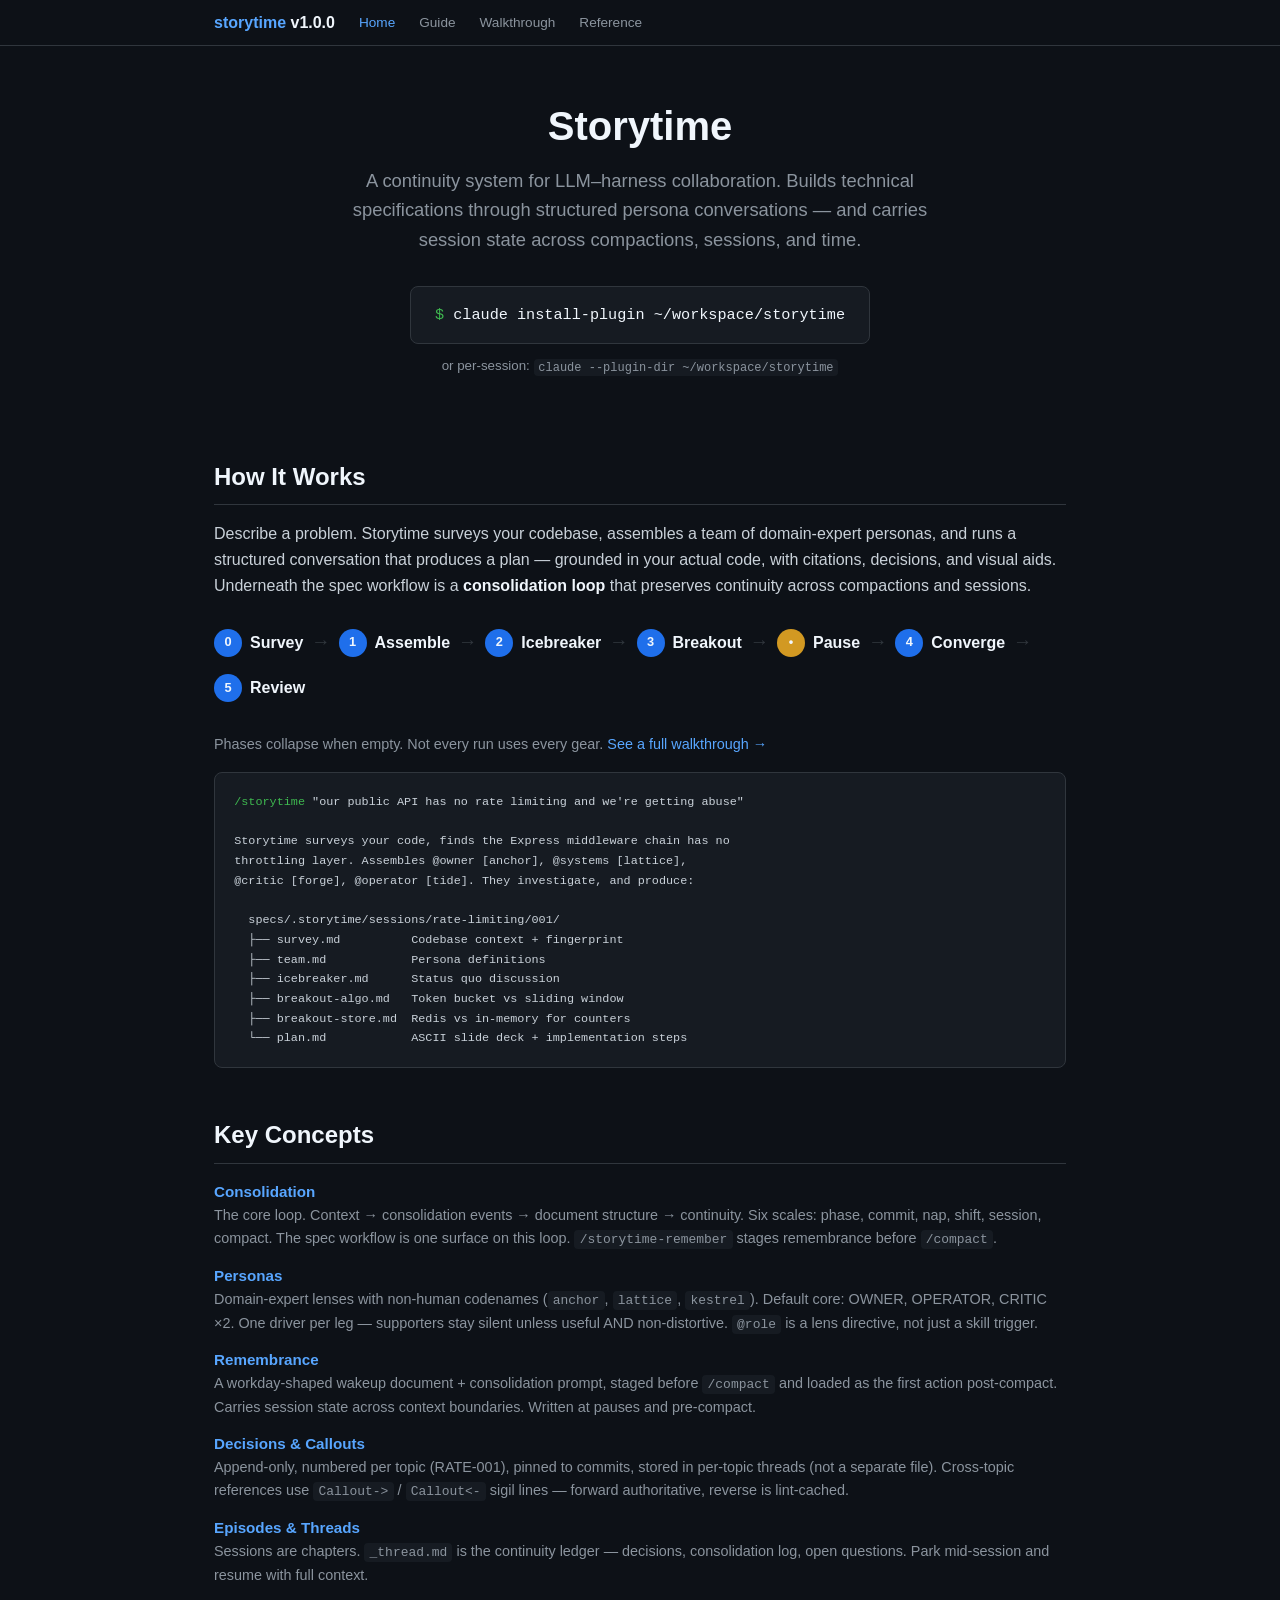
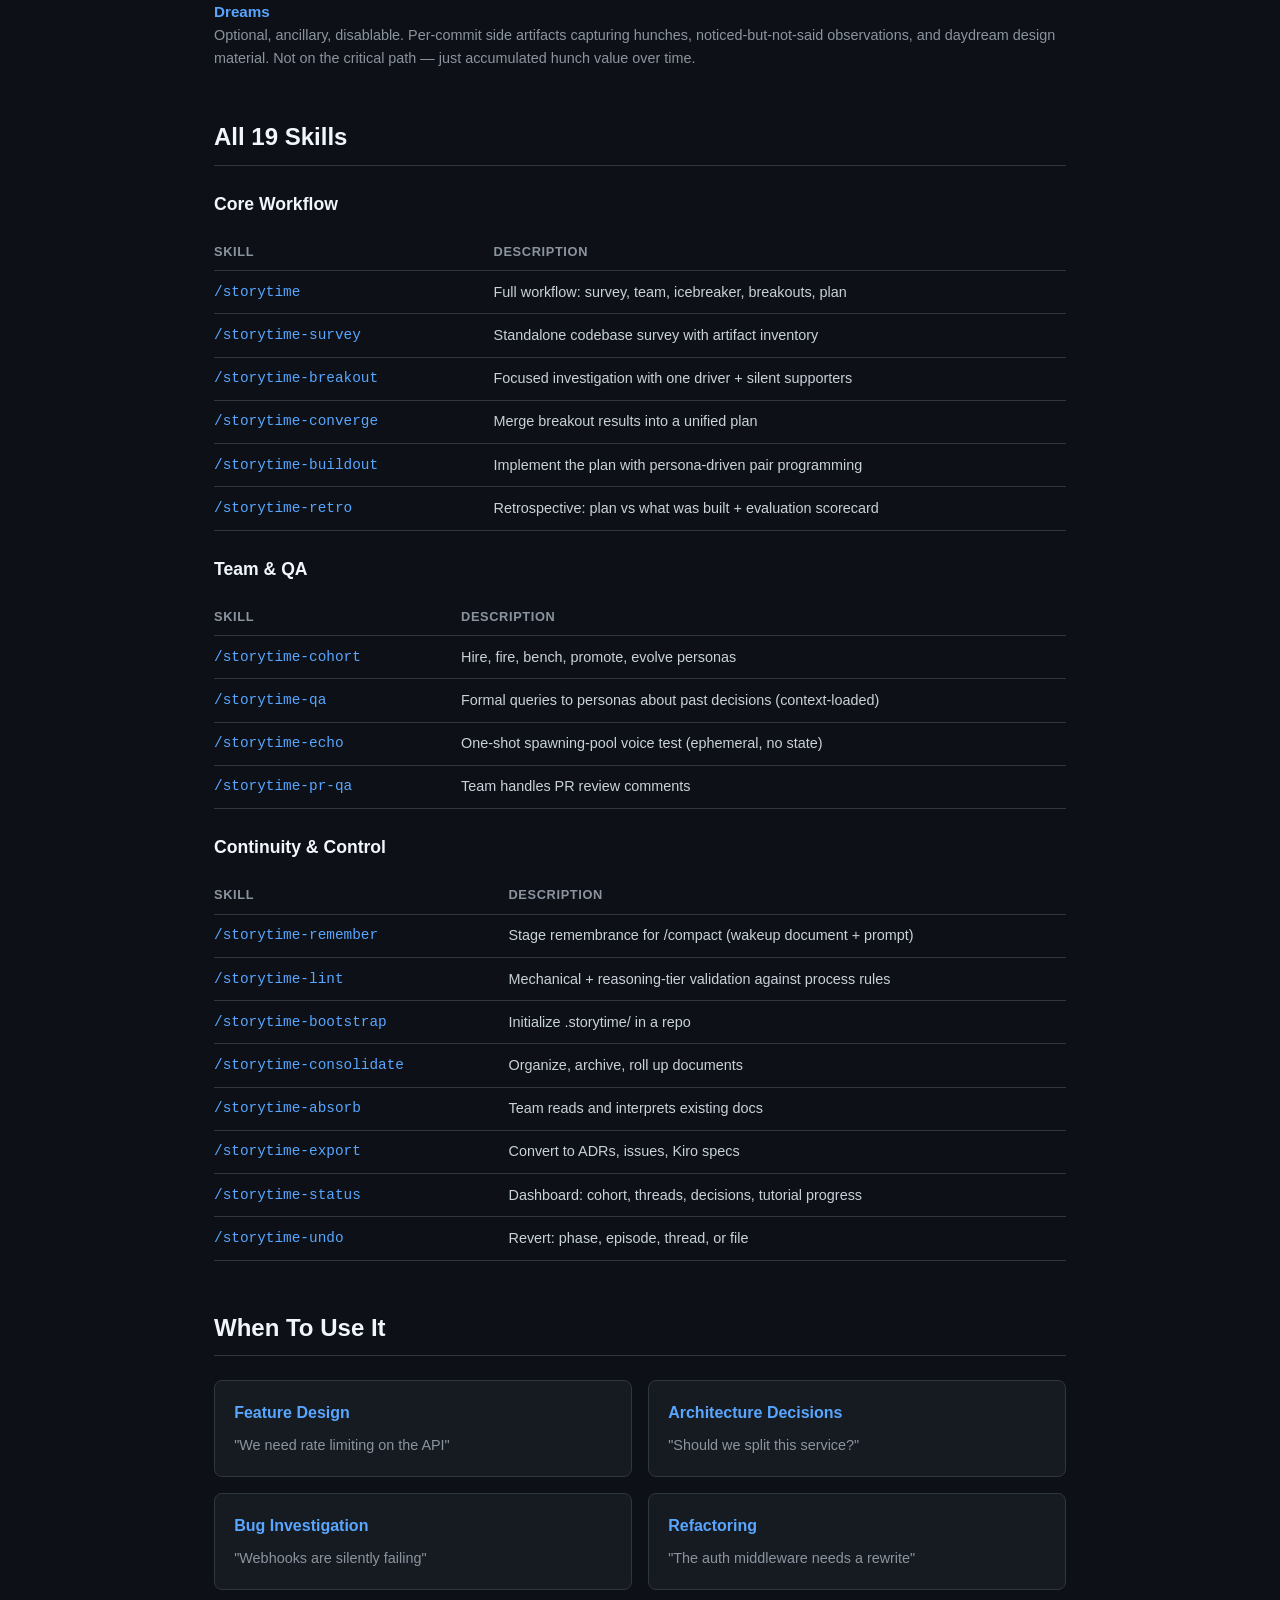
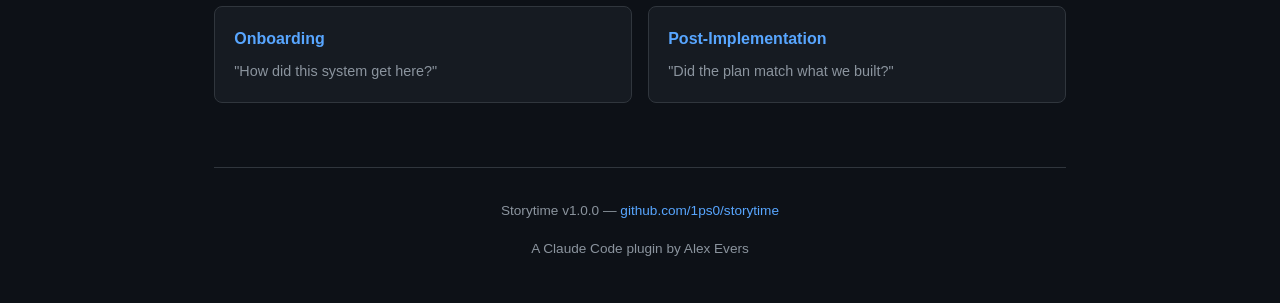
==== commit 1c16b422: "Update all docs + site for v1.0.0 Six documentation surfaces updated to reflect the v1.0.0 consolida" ====
--- a/site/index.html
+++ b/site/index.html
@@ -3,7 +3,7 @@
 <head>
 <meta charset="utf-8">
 <meta name="viewport" content="width=device-width, initial-scale=1">
-<title>Storytime — Persona-Driven Specs for Claude Code</title>
+<title>Storytime — Continuity System for Claude Code</title>
 <link rel="stylesheet" href="style.css">
 </head>
 <body>
@@ -21,8 +21,9 @@
 <div class="container">
 <div class="hero">
   <h1>Storytime</h1>
-  <p class="tagline">A Claude Code plugin that builds technical specifications through
-  structured conversations between domain-expert personas.</p>
+  <p class="tagline">A continuity system for LLM&ndash;harness collaboration.
+  Builds technical specifications through structured persona conversations &mdash;
+  and carries session state across compactions, sessions, and time.</p>
   <div class="install-box">
     <span class="prompt">$</span> <span class="cmd">claude install-plugin ~/workspace/storytime</span>
   </div>
@@ -35,7 +36,8 @@
 <p>Describe a problem. Storytime surveys your codebase, assembles a team of
 domain-expert personas, and runs a structured conversation that produces a
 plan &mdash; grounded in your actual code, with citations, decisions, and
-visual aids.</p>
+visual aids. Underneath the spec workflow is a <strong>consolidation loop</strong>
+that preserves continuity across compactions and sessions.</p>
 
 <div style="display: flex; flex-wrap: wrap; gap: 0.3rem; align-items: center; margin: 1.5rem 0;">
   <div class="phase"><span class="phase-num">0</span> <span class="phase-label">Survey</span></div>
@@ -59,8 +61,8 @@
 <pre><code><span style="color: var(--green)">/storytime</span> "our public API has no rate limiting and we're getting abuse"
 
 Storytime surveys your code, finds the Express middleware chain has no
-throttling layer. Assembles @noa (API architect), @sven (infrastructure),
-@mika (security), @rio (SRE). They discuss, investigate, and produce:
+throttling layer. Assembles @owner [anchor], @systems [lattice],
+@critic [forge], @operator [tide]. They investigate, and produce:
 
   specs/.storytime/sessions/rate-limiting/001/
   &#x251c;&#x2500;&#x2500; survey.md          Codebase context + fingerprint
@@ -73,49 +75,67 @@
 <h2>Key Concepts</h2>
 
 <dl class="concepts">
+  <dt>Consolidation</dt>
+  <dd>The core loop. Context &rarr; consolidation events &rarr; document structure &rarr;
+  continuity. Six scales: phase, commit, nap, shift, session, compact. The spec
+  workflow is one surface on this loop. <code>/storytime-remember</code> stages
+  remembrance before <code>/compact</code>.</dd>
   <dt>Personas</dt>
-  <dd>Domain-expert lenses, not characters. Default core: OWNER, OPERATOR, CRITIC.
-  A SKEPTIC asks "do we need this?" An EDUCATOR unpacks what the team takes for granted.
-  Any persona can <code>@role:explain</code> to teach in context. Every claim cites evidence.</dd>
-  <dt>Episodes</dt>
-  <dd>Sessions are chapters in an ongoing story. Same topic, continuing narrative.
-  Warm start synthesizes a "previously on..." so you pick up without re-reading the book.</dd>
-  <dt>Decisions</dt>
-  <dd>Append-only, numbered per topic (RATE-001, RATE-002). They cite the code and
-  personas that drove them. Never deleted, only superseded.</dd>
-  <dt>Threads</dt>
-  <dd>The bookmark (<code>_thread.md</code>). Tracks episodes, team state, open questions,
-  and last git commit. Park mid-session and resume later with full context.</dd>
+  <dd>Domain-expert lenses with non-human codenames (<code>anchor</code>, <code>lattice</code>,
+  <code>kestrel</code>). Default core: OWNER, OPERATOR, CRITIC &times;2. One driver per
+  leg &mdash; supporters stay silent unless useful AND non-distortive.
+  <code>@role</code> is a lens directive, not just a skill trigger.</dd>
+  <dt>Remembrance</dt>
+  <dd>A workday-shaped wakeup document + consolidation prompt, staged before
+  <code>/compact</code> and loaded as the first action post-compact. Carries session
+  state across context boundaries. Written at pauses and pre-compact.</dd>
+  <dt>Decisions &amp; Callouts</dt>
+  <dd>Append-only, numbered per topic (RATE-001), pinned to commits, stored in
+  per-topic threads (not a separate file). Cross-topic references use
+  <code>Callout-&gt;</code> / <code>Callout&lt;-</code> sigil lines &mdash;
+  forward authoritative, reverse is lint-cached.</dd>
+  <dt>Episodes &amp; Threads</dt>
+  <dd>Sessions are chapters. <code>_thread.md</code> is the continuity ledger &mdash;
+  decisions, consolidation log, open questions. Park mid-session and resume
+  with full context.</dd>
+  <dt>Dreams</dt>
+  <dd>Optional, ancillary, disablable. Per-commit side artifacts capturing hunches,
+  noticed-but-not-said observations, and daydream design material. Not on the
+  critical path &mdash; just accumulated hunch value over time.</dd>
 </dl>
 
-<h2>All 14 Skills</h2>
+<h2>All 19 Skills</h2>
 
 <h3>Core Workflow</h3>
 <table class="skill-table">
   <tr><th>Skill</th><th>Description</th></tr>
   <tr><td>/storytime</td><td>Full workflow: survey, team, icebreaker, breakouts, plan</td></tr>
   <tr><td>/storytime-survey</td><td>Standalone codebase survey with artifact inventory</td></tr>
-  <tr><td>/storytime-breakout</td><td>Focused 2-3 persona investigation</td></tr>
+  <tr><td>/storytime-breakout</td><td>Focused investigation with one driver + silent supporters</td></tr>
   <tr><td>/storytime-converge</td><td>Merge breakout results into a unified plan</td></tr>
-  <tr><td>/storytime-retro</td><td>Retrospective: plan vs what was built</td></tr>
+  <tr><td>/storytime-buildout</td><td>Implement the plan with persona-driven pair programming</td></tr>
+  <tr><td>/storytime-retro</td><td>Retrospective: plan vs what was built + evaluation scorecard</td></tr>
 </table>
 
 <h3>Team &amp; QA</h3>
 <table class="skill-table">
   <tr><th>Skill</th><th>Description</th></tr>
   <tr><td>/storytime-cohort</td><td>Hire, fire, bench, promote, evolve personas</td></tr>
-  <tr><td>/storytime-qa</td><td>Query personas about past decisions</td></tr>
+  <tr><td>/storytime-qa</td><td>Formal queries to personas about past decisions (context-loaded)</td></tr>
+  <tr><td>/storytime-echo</td><td>One-shot spawning-pool voice test (ephemeral, no state)</td></tr>
   <tr><td>/storytime-pr-qa</td><td>Team handles PR review comments</td></tr>
 </table>
 
-<h3>Documents &amp; Control</h3>
+<h3>Continuity &amp; Control</h3>
 <table class="skill-table">
   <tr><th>Skill</th><th>Description</th></tr>
+  <tr><td>/storytime-remember</td><td>Stage remembrance for /compact (wakeup document + prompt)</td></tr>
+  <tr><td>/storytime-lint</td><td>Mechanical + reasoning-tier validation against process rules</td></tr>
   <tr><td>/storytime-bootstrap</td><td>Initialize .storytime/ in a repo</td></tr>
   <tr><td>/storytime-consolidate</td><td>Organize, archive, roll up documents</td></tr>
   <tr><td>/storytime-absorb</td><td>Team reads and interprets existing docs</td></tr>
   <tr><td>/storytime-export</td><td>Convert to ADRs, issues, Kiro specs</td></tr>
-  <tr><td>/storytime-status</td><td>Dashboard: cohort, threads, decisions</td></tr>
+  <tr><td>/storytime-status</td><td>Dashboard: cohort, threads, decisions, tutorial progress</td></tr>
   <tr><td>/storytime-undo</td><td>Revert: phase, episode, thread, or file</td></tr>
 </table>
 
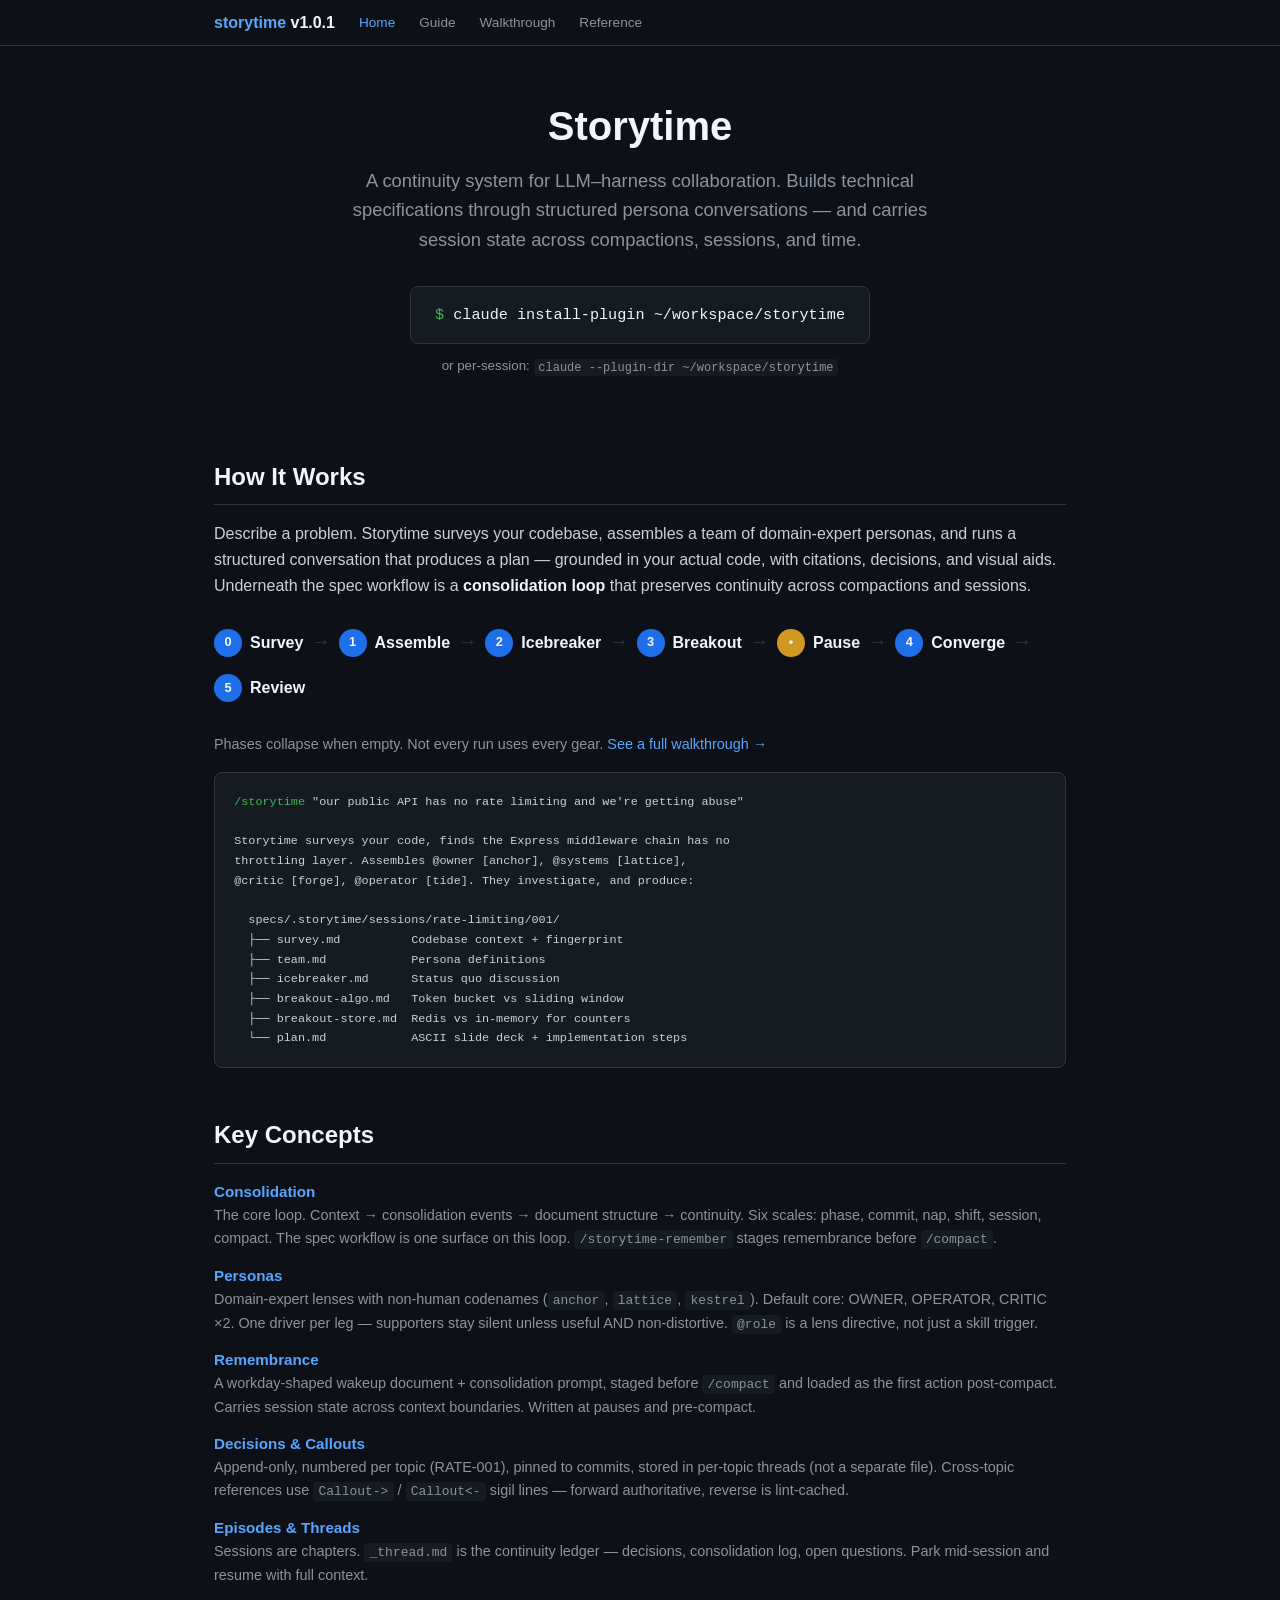
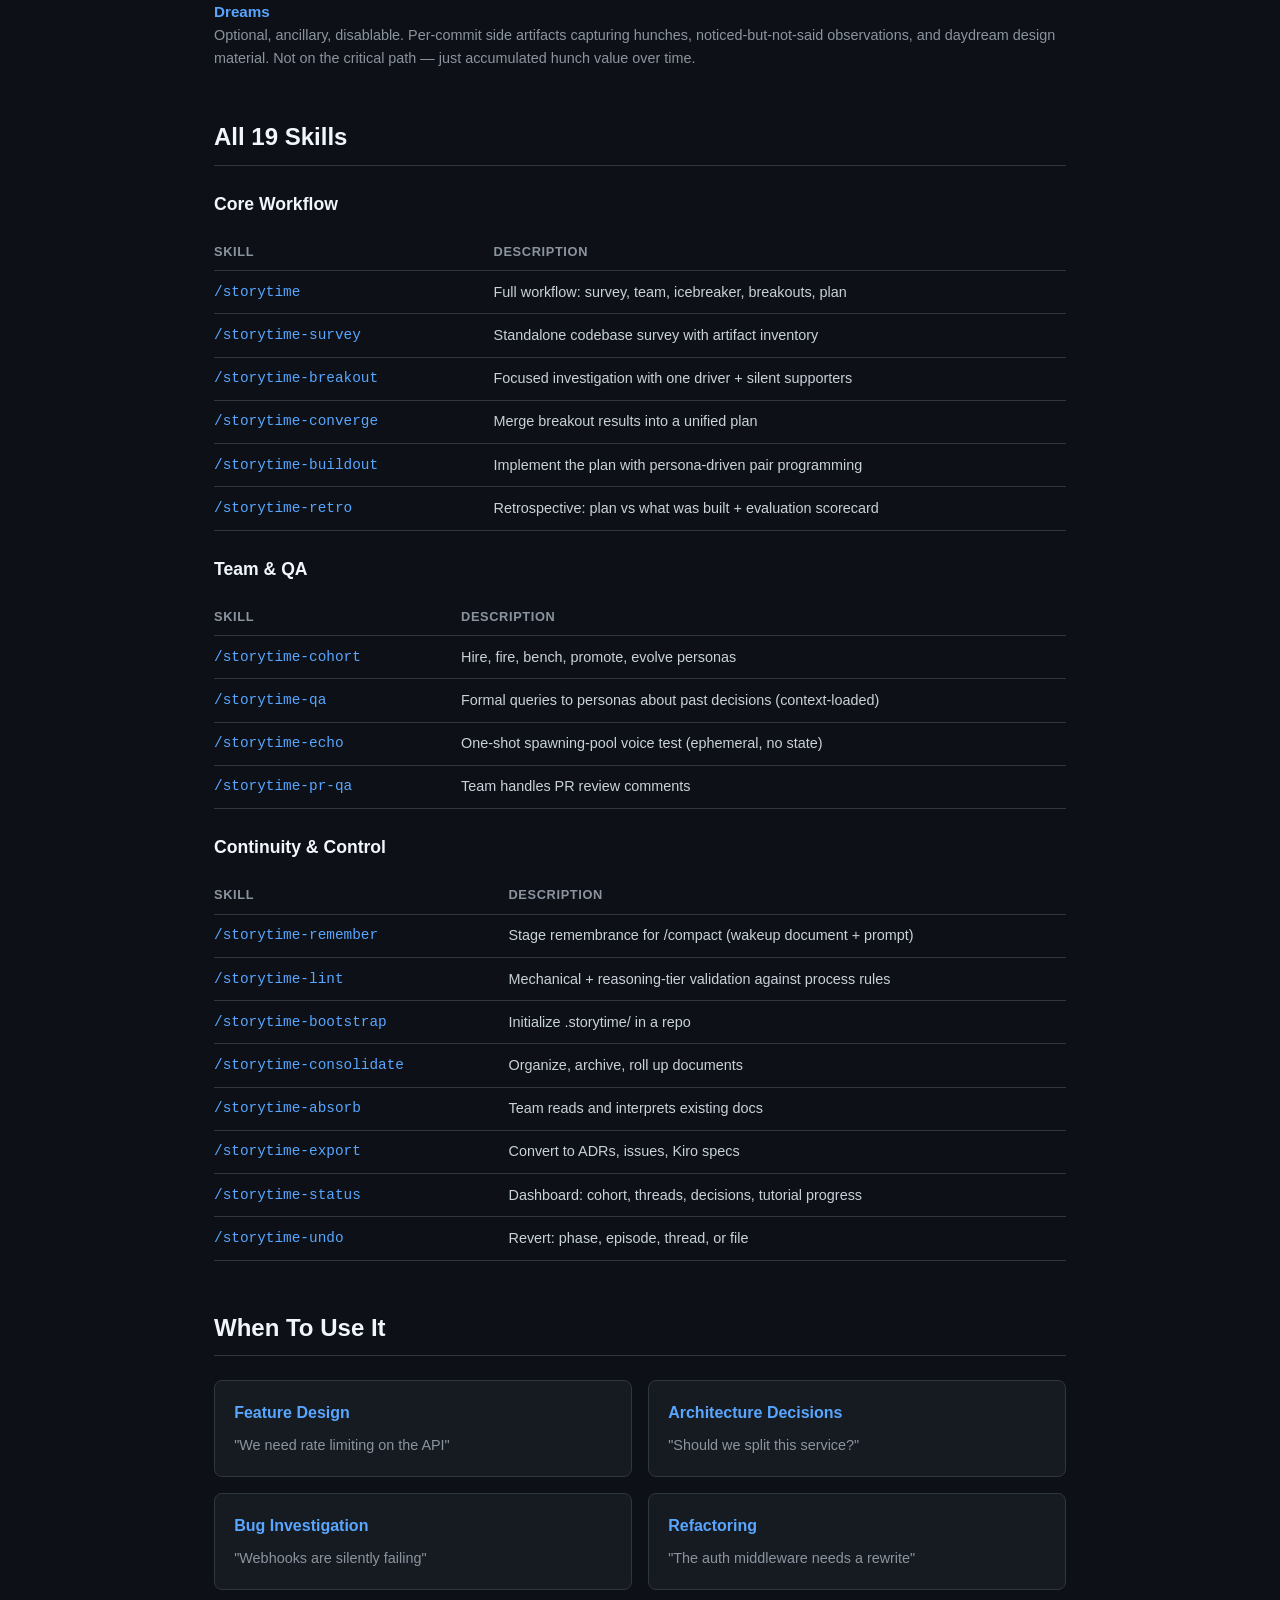
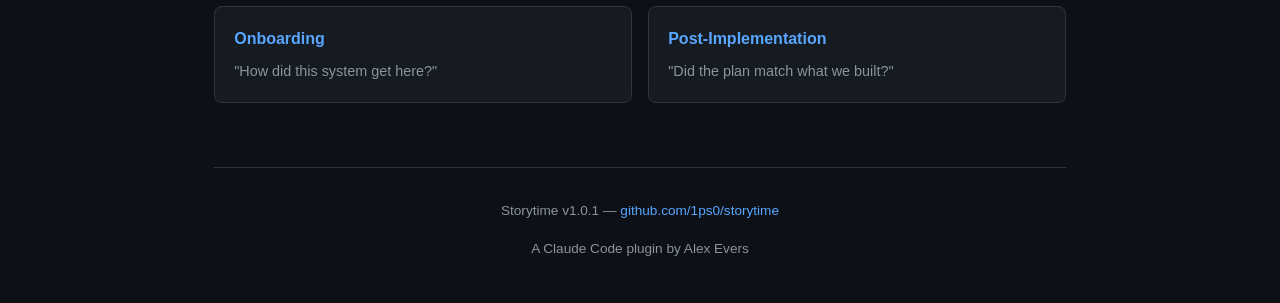
==== commit 0e344250: "v1.0.1 — Nascent intent graph + user-as-role + prompt-yield Six decisions sealed (V1-031..V1-036), a" ====
--- a/site/index.html
+++ b/site/index.html
@@ -10,7 +10,7 @@
 
 <nav>
   <div class="container">
-        <a class="logo" href="index.html"><span>storytime</span> v1.0.0</a>
+        <a class="logo" href="index.html"><span>storytime</span> v1.0.1</a>
     <a href="index.html" class="active">Home</a>
     <a href="guide.html">Guide</a>
     <a href="walkthrough.html">Walkthrough</a>
@@ -153,7 +153,7 @@
 
 <div class="container">
 <div class="footer">
-  <p>Storytime v1.0.0 &mdash; <a href="https://github.com/1ps0/storytime">github.com/1ps0/storytime</a></p>
+  <p>Storytime v1.0.1 &mdash; <a href="https://github.com/1ps0/storytime">github.com/1ps0/storytime</a></p>
   <p style="margin-top: 0.5rem">A Claude Code plugin by Alex Evers</p>
 </div>
 </div>
